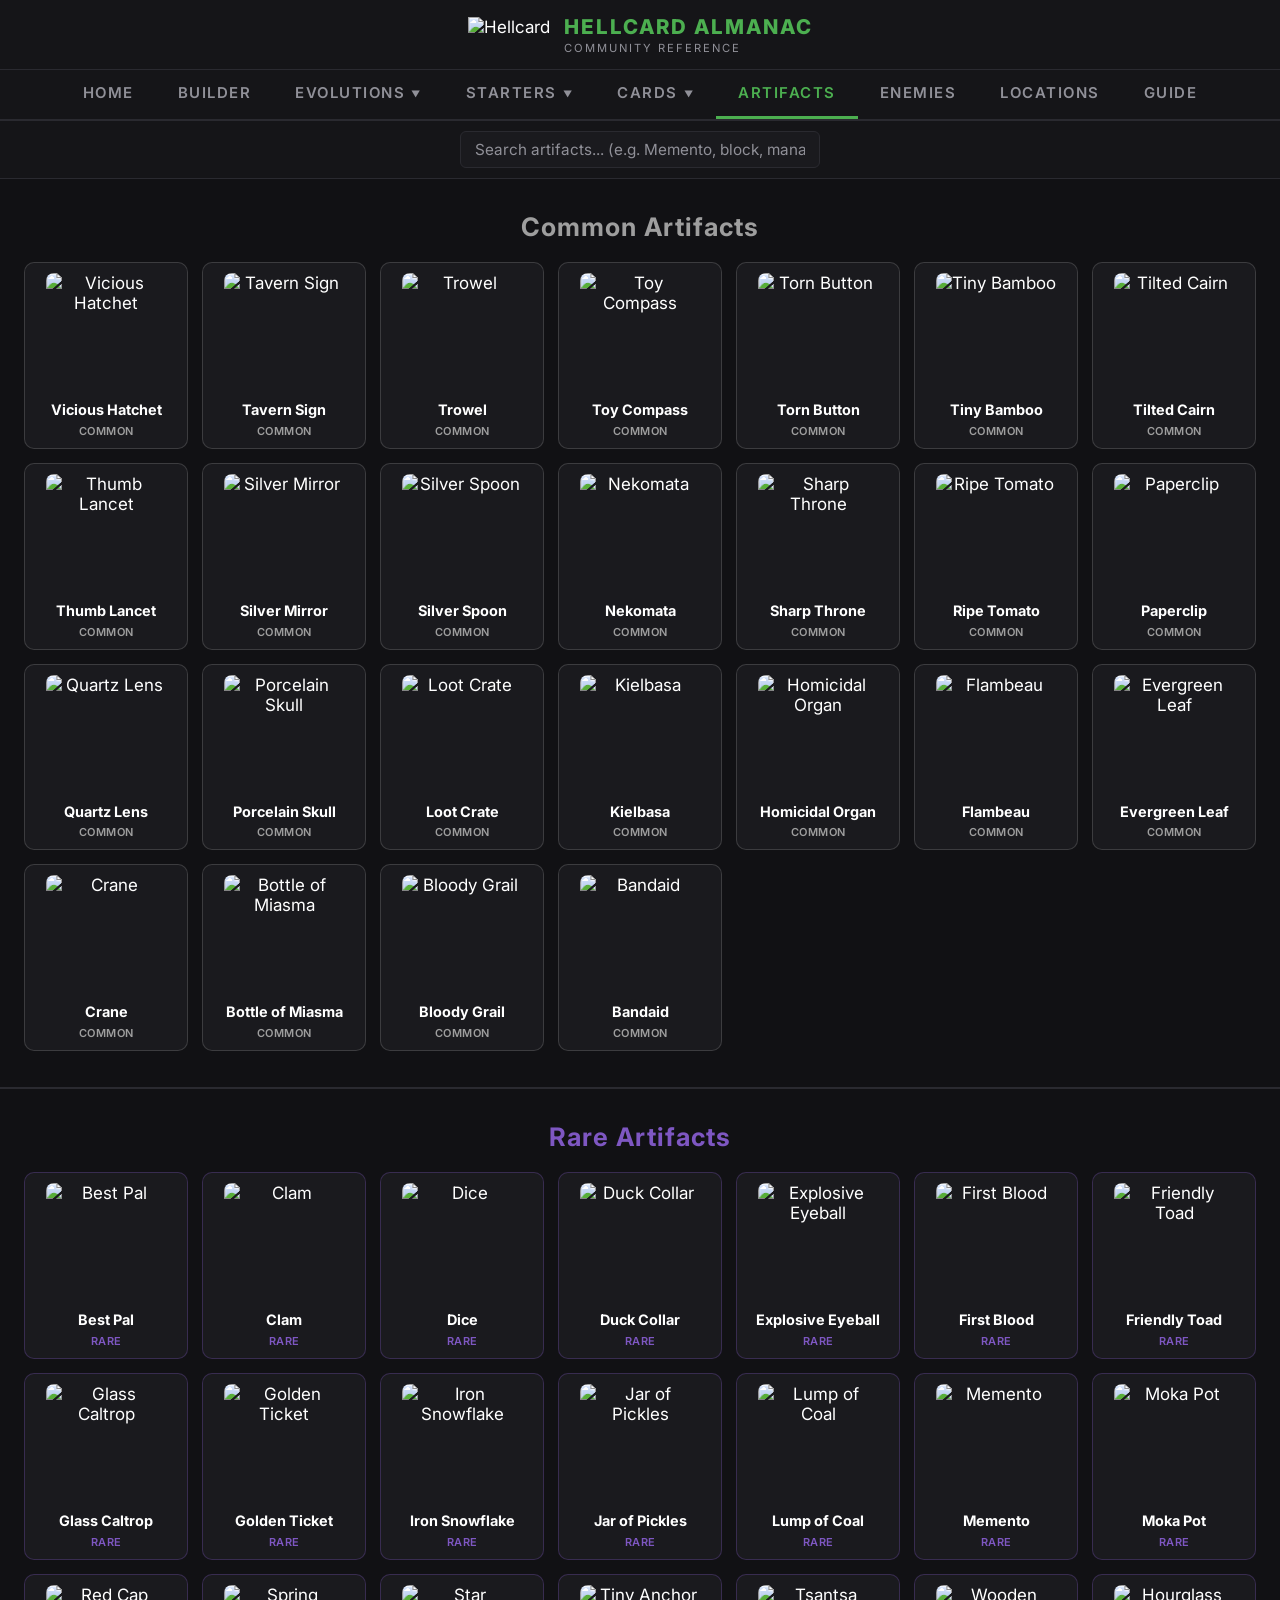
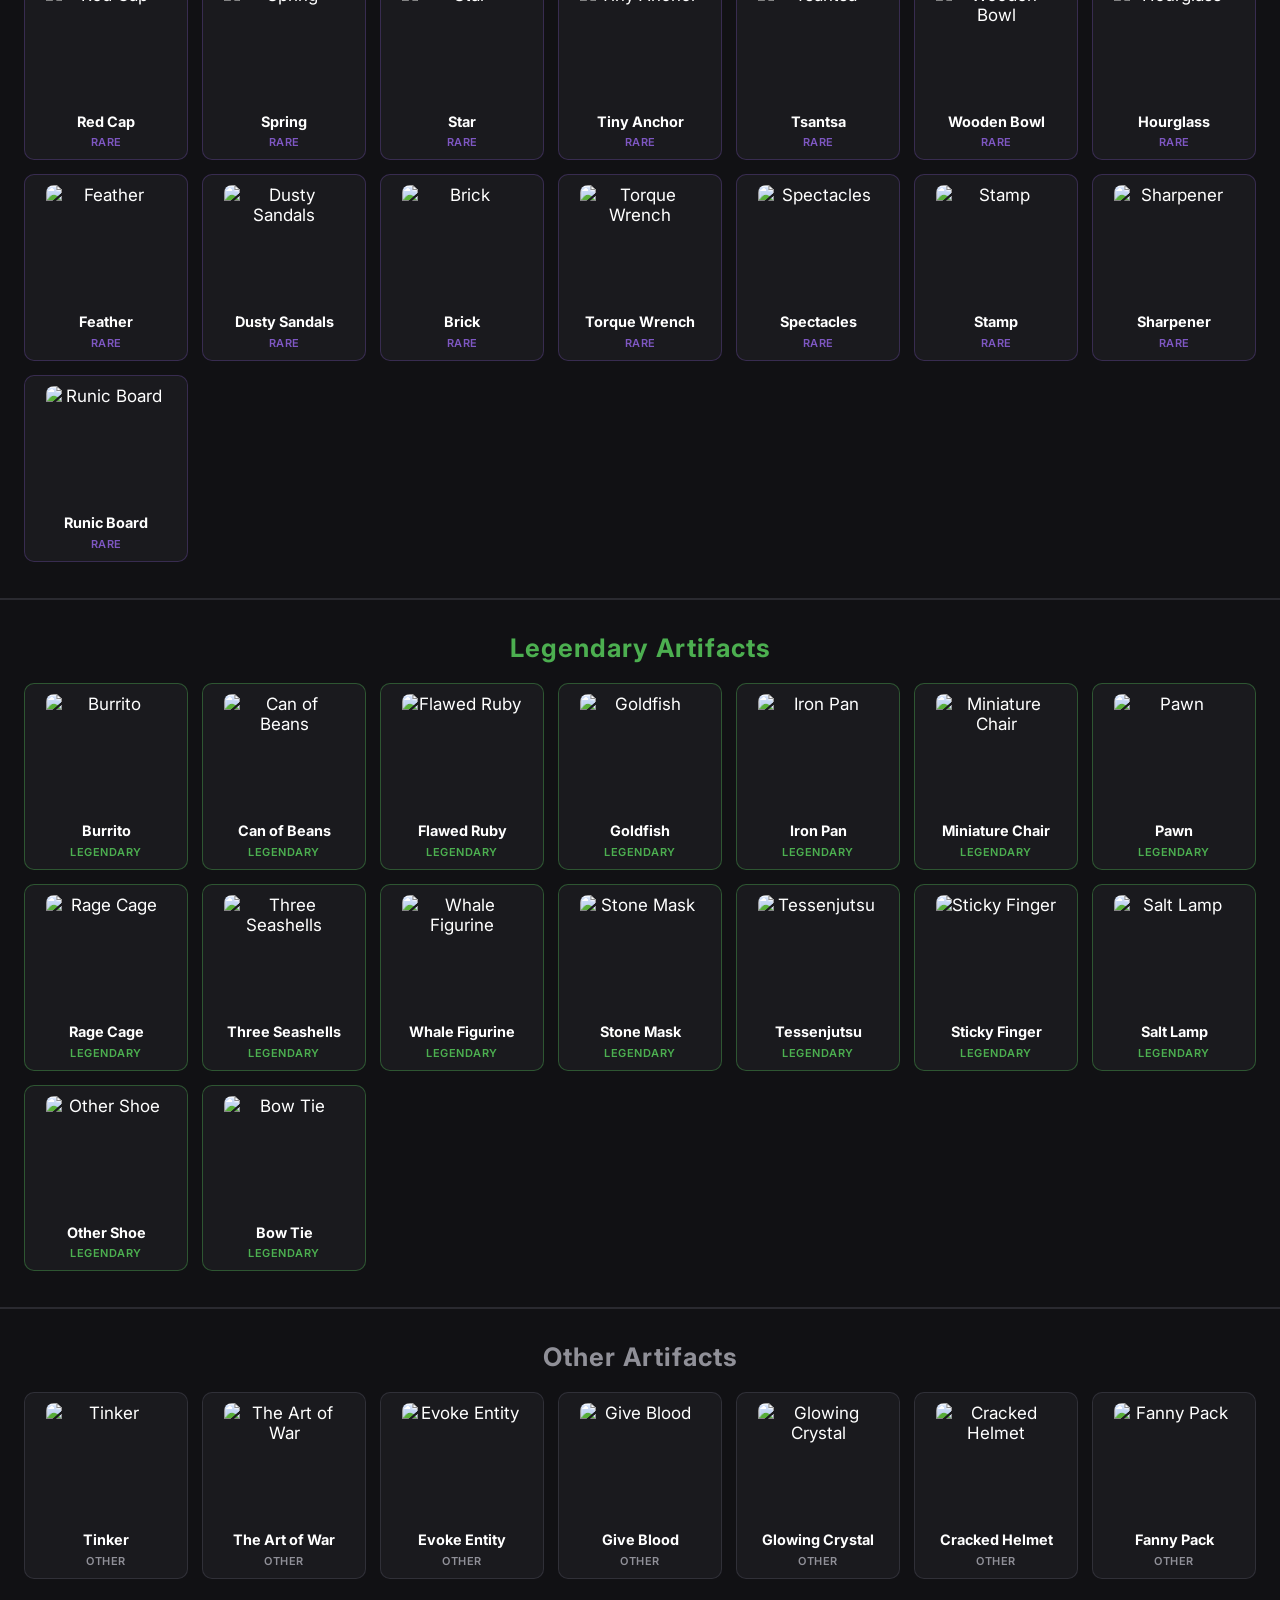
==== artifacts.html @ f604a6dc "Add Ko-fi button, fix sticky positioning" ====
<!DOCTYPE html>
<html lang="en">
<head>
<meta charset="UTF-8">
<meta name="viewport" content="width=device-width, initial-scale=1.0">
<title>Hellcard Almanac - Artifacts</title>
<link rel="icon" type="image/png" href="https://static.wikia.nocookie.net/hellcard/images/e/e6/Site-logo.png/revision/latest?cb=20240917182248">
<link rel="stylesheet" href="header.css?v=3">
<link rel="stylesheet" href="search-enhance.css">
<style>
  :root {
    --common: #9e9e9e;
    --rare: #7e57c2;
  }

  /* === CATEGORY SECTIONS === */
  .category-section {
    padding: 32px 24px 16px;
    max-width: 1300px; margin: 0 auto;
  }
  .category-section + .category-section {
    border-top: 2px solid var(--border);
  }
  .category-section h2 {
    font-size: 1.5em; text-align: center;
    margin-bottom: 20px; letter-spacing: 1px;
  }
  .category-section h2.common-title { color: var(--common); }
  .category-section h2.rare-title { color: var(--rare); }
  .category-section h2.legendary-title { color: var(--legendary); }
  .category-section h2.other-title { color: var(--text-dim); }

  .category-count { display: none; }

  /* === ARTIFACT GRID === */
  .artifact-grid {
    display: grid;
    grid-template-columns: repeat(auto-fill, minmax(150px, 1fr));
    gap: 14px;
    padding: 0 0 20px;
  }

  /* === ARTIFACT CARD === */
  .artifact-card {
    position: relative; padding: 10px 10px 10px;
    border-radius: 10px; border: 1px solid var(--border); background: var(--bg-card);
    cursor: pointer; transition: all 0.2s ease; text-align: center;
    display: flex; flex-direction: column; align-items: center;
  }
  .artifact-card:hover { transform: translateY(-3px); z-index: 10; border-color: rgba(76,175,80,0.4); }
  .artifact-card.common-card { border-color: rgba(158,158,158,0.25); }
  .artifact-card.common-card:hover { border-color: var(--common); }
  .artifact-card.rare-card { border-color: rgba(126,87,194,0.3); }
  .artifact-card.rare-card:hover { border-color: var(--rare); }
  .artifact-card.legendary-card { border-color: rgba(76,175,80,0.4); }
  .artifact-card.legendary-card:hover { border-color: var(--legendary); }
  .artifact-card.other-card { border-color: rgba(136,136,160,0.2); }
  .artifact-card.other-card:hover { border-color: var(--text-dim); }

  .artifact-card.dimmed { opacity: 0.12; transition: opacity 0.3s; }
  .artifact-card.search-match { animation: pulse-highlight 1s ease-in-out 3; }
  @keyframes pulse-highlight { 0%, 100% { filter: brightness(1); } 50% { filter: brightness(1.5); } }

  .artifact-img {
    width: 120px; height: 120px; margin: 0 auto 8px; border-radius: 8px;
    overflow: hidden;
  }
  .artifact-img img { width: 100%; height: 100%; object-fit: cover; display: block; }

  .artifact-name {
    font-weight: 700; font-size: 0.85em; line-height: 1.3; margin-bottom: 4px;
  }
  .artifact-meta {
    display: flex; justify-content: center; gap: 4px; align-items: center; font-size: 0.72em;
  }
  .artifact-rarity {
    text-transform: uppercase; font-weight: 600; letter-spacing: 0.5px; font-size: 0.9em;
  }
  .artifact-rarity.common { color: var(--common); }
  .artifact-rarity.rare { color: var(--rare); }
  .artifact-rarity.legendary { color: var(--legendary); }
  .artifact-rarity.other { color: var(--text-dim); }

  /* === DETAIL PANE === */
  .detail-pane {
    position: fixed; top: 190px; left: 12px; z-index: 1000; background: var(--bg-card);
    border: 1px solid var(--border); border-radius: 12px; padding: 0;
    width: 480px; overflow: hidden;
    opacity: 0; transition: opacity 0.2s ease; pointer-events: none;
  }
  .detail-pane.visible { opacity: 1; pointer-events: auto; }
  .detail-pane .dp-header {
    display: flex; gap: 12px; padding: 14px 16px; align-items: center;
    background: rgba(0,0,0,0.15);
  }
  .detail-pane .dp-img {
    width: 100px; height: 100px; border-radius: 8px; overflow: hidden;
    flex-shrink: 0; background: rgba(0,0,0,0.15);
  }
  .detail-pane .dp-img img { width: 100%; height: 100%; object-fit: cover; }
  .detail-pane .dp-info { flex: 1; min-width: 0; }
  .detail-pane .dp-name {
    font-size: 1.2em; font-weight: 700;
    line-height: 1.2; margin-bottom: 6px;
  }
  .detail-pane .dp-badges { display: flex; gap: 5px; flex-wrap: wrap; align-items: center; }
  .detail-pane .dp-badge {
    font-size: 0.75em; font-weight: 700; text-transform: uppercase;
    letter-spacing: 0.5px; padding: 3px 8px; border-radius: 4px;
  }
  .detail-pane .dp-badge.rarity-common { background: rgba(158,158,158,0.2); color: var(--common); }
  .detail-pane .dp-badge.rarity-rare { background: rgba(126,87,194,0.2); color: var(--rare); }
  .detail-pane .dp-badge.rarity-legendary { background: rgba(76,175,80,0.2); color: var(--legendary); }
  .detail-pane .dp-badge.rarity-other { background: rgba(136,136,160,0.15); color: var(--text-dim); }
  .detail-pane .dp-body { padding: 0 16px 14px; }
  .detail-pane .dp-effect {
    font-size: 0.88em; line-height: 1.5; color: var(--text); padding: 10px 12px;
    background: rgba(0,0,0,0.15); border-radius: 6px;
    border-left: 2px solid rgba(76, 175, 80, 0.25);
  }

</style>
</head>
<body>

<div id="site-header">
  <div class="search-bar">
    <input type="text" id="searchInput" placeholder="Search artifacts... (e.g. Memento, block, mana)">
  </div>
</div>
<script src="header.js?v=3"></script>

<div class="detail-pane" id="detailPane"></div>
<div id="artifact-content"></div>
<div class="no-results" id="noResults">No artifacts match your search.</div>

<script src="search-enhance.js"></script>
<script>
const ARTIFACT_IMAGES = {
  "Vicious Hatchet":"https://static.wikia.nocookie.net/hellcard/images/f/ff/Vicious_Hatchet.png/revision/latest?cb=20240918180056",
  "Tavern Sign":"https://static.wikia.nocookie.net/hellcard/images/4/45/Tavern_Sign.png/revision/latest?cb=20240918175903",
  "Trowel":"https://static.wikia.nocookie.net/hellcard/images/b/b7/Trowel.png/revision/latest?cb=20240918180035",
  "Toy Compass":"https://static.wikia.nocookie.net/hellcard/images/7/7d/Toy_Compass.png/revision/latest?cb=20240918180025",
  "Torn Button":"https://static.wikia.nocookie.net/hellcard/images/8/8d/Torn_Button.png/revision/latest?cb=20240918180012",
  "Tiny Bamboo":"https://static.wikia.nocookie.net/hellcard/images/c/ce/Tiny_Bamboo.png/revision/latest?cb=20240918180003",
  "Tilted Cairn":"https://static.wikia.nocookie.net/hellcard/images/b/b8/Tilted_Cairn.png/revision/latest?cb=20240918175942",
  "Thumb Lancet":"https://static.wikia.nocookie.net/hellcard/images/8/8f/Thumb_Lancet.png/revision/latest?cb=20240918175927",
  "Silver Mirror":"https://static.wikia.nocookie.net/hellcard/images/8/84/Silver_Mirror.png/revision/latest?cb=20240918175802",
  "Silver Spoon":"https://static.wikia.nocookie.net/hellcard/images/c/cd/Silver_Spoon.png/revision/latest?cb=20240918175811",
  "Nekomata":"https://static.wikia.nocookie.net/hellcard/images/7/77/Nekomata.png/revision/latest?cb=20240918175647",
  "Sharp Throne":"https://static.wikia.nocookie.net/hellcard/images/0/00/Sharp_Throne.png/revision/latest?cb=20240918175752",
  "Ripe Tomato":"https://static.wikia.nocookie.net/hellcard/images/9/98/Ripe_Tomato.png/revision/latest?cb=20240918175738",
  "Paperclip":"https://static.wikia.nocookie.net/hellcard/images/3/35/Paperclip.png/revision/latest?cb=20240918175656",
  "Quartz Lens":"https://static.wikia.nocookie.net/hellcard/images/a/ae/Quartz_Lens.png/revision/latest?cb=20240918175713",
  "Porcelain Skull":"https://static.wikia.nocookie.net/hellcard/images/b/b4/Porcelain_Skull.png/revision/latest?cb=20240918175709",
  "Loot Crate":"https://static.wikia.nocookie.net/hellcard/images/e/ec/Loot_Crate.png/revision/latest?cb=20240918175606",
  "Kielbasa":"https://static.wikia.nocookie.net/hellcard/images/7/72/Kielbasa.png/revision/latest?cb=20240918175554",
  "Homicidal Organ":"https://static.wikia.nocookie.net/hellcard/images/e/e4/Homicidal_Organ.png/revision/latest?cb=20240918175509",
  "Flambeau":"https://static.wikia.nocookie.net/hellcard/images/a/a6/Flambeau.png/revision/latest?cb=20240918175411",
  "Evergreen Leaf":"https://static.wikia.nocookie.net/hellcard/images/4/4a/Evergreen_Leaf.png/revision/latest?cb=20240918175339",
  "Crane":"https://static.wikia.nocookie.net/hellcard/images/2/20/Crane.png/revision/latest?cb=20240918175307",
  "Bottle of Miasma":"https://static.wikia.nocookie.net/hellcard/images/3/34/Bottle_of_Miasma.png/revision/latest?cb=20240918175211",
  "Bloody Grail":"https://static.wikia.nocookie.net/hellcard/images/0/0d/Bloody_Grail.png/revision/latest?cb=20240918175200",
  "Bandaid":"https://static.wikia.nocookie.net/hellcard/images/4/43/Bandaid.png/revision/latest?cb=20240918175137",
  "Best Pal":"https://static.wikia.nocookie.net/hellcard/images/6/6d/Best_Pal.png/revision/latest?cb=20240918175148",
  "Clam":"https://static.wikia.nocookie.net/hellcard/images/e/ed/Clam.png/revision/latest?cb=20240918175259",
  "Dice":"https://static.wikia.nocookie.net/hellcard/images/4/4c/Dice.png/revision/latest?cb=20240918175314",
  "Duck Collar":"https://static.wikia.nocookie.net/hellcard/images/9/91/Duck_Collar.png/revision/latest?cb=20240918175324",
  "Explosive Eyeball":"https://static.wikia.nocookie.net/hellcard/images/b/b9/Explosive_Eyeball.png/revision/latest?cb=20240918175351",
  "First Blood":"https://static.wikia.nocookie.net/hellcard/images/4/45/First_Blood.png/revision/latest?cb=20240918175406",
  "Friendly Toad":"https://static.wikia.nocookie.net/hellcard/images/e/e0/Friendly_Toad.png/revision/latest?cb=20240918175432",
  "Glass Caltrop":"https://static.wikia.nocookie.net/hellcard/images/6/63/Glass_Caltrops.png/revision/latest?cb=20230320194759",
  "Golden Ticket":"https://static.wikia.nocookie.net/hellcard/images/c/cf/Golden_Ticket.png/revision/latest?cb=20240918175448",
  "Iron Snowflake":"https://static.wikia.nocookie.net/hellcard/images/b/b3/Iron_Snowflake.png/revision/latest?cb=20240918175534",
  "Jar of Pickles":"https://static.wikia.nocookie.net/hellcard/images/5/59/Jar_of_Pickles.png/revision/latest?cb=20240918175544",
  "Lump of Coal":"https://static.wikia.nocookie.net/hellcard/images/f/f1/Lump_of_Coal.png/revision/latest?cb=20230320195754",
  "Memento":"https://static.wikia.nocookie.net/hellcard/images/2/20/Memento.png/revision/latest?cb=20240918175618",
  "Moka Pot":"https://static.wikia.nocookie.net/hellcard/images/d/d3/Moka_Pot.png/revision/latest?cb=20240918175638",
  "Red Cap":"https://static.wikia.nocookie.net/hellcard/images/0/0f/Red_Cap.png/revision/latest?cb=20240918175730",
  "Spring":"https://static.wikia.nocookie.net/hellcard/images/9/9c/Spring.png/revision/latest?cb=20240918175828",
  "Star":"https://static.wikia.nocookie.net/hellcard/images/2/2e/Star.png/revision/latest?cb=20240918175844",
  "Tiny Anchor":"https://static.wikia.nocookie.net/hellcard/images/8/80/Tiny_Anchor.png/revision/latest?cb=20240918175953",
  "Tsantsa":"https://static.wikia.nocookie.net/hellcard/images/a/ac/Tsantsa.png/revision/latest?cb=20240918180044",
  "Wooden Bowl":"https://static.wikia.nocookie.net/hellcard/images/2/2f/Wooden_Bowl.png/revision/latest?cb=20240918180118",
  "Hourglass":"https://static.wikia.nocookie.net/hellcard/images/1/11/Hourglass.png/revision/latest?cb=20240918175518",
  "Feather":"https://static.wikia.nocookie.net/hellcard/images/3/33/Feather.png/revision/latest?cb=20240918175359",
  "Dusty Sandals":"https://static.wikia.nocookie.net/hellcard/images/3/39/Dusty_Sandals.png/revision/latest?cb=20240918175332",
  "Brick":"https://static.wikia.nocookie.net/hellcard/images/5/58/Brick.png/revision/latest?cb=20240918175230",
  "Torque Wrench":"https://static.wikia.nocookie.net/hellcard/images/0/0a/Torque_Wrench.png/revision/latest?cb=20240918180018",
  "Spectacles":"https://static.wikia.nocookie.net/hellcard/images/3/3d/Spectacles.png/revision/latest?cb=20240918175822",
  "Stamp":"https://static.wikia.nocookie.net/hellcard/images/9/98/Stamp.png/revision/latest?cb=20240918175835",
  "Sharpener":"https://static.wikia.nocookie.net/hellcard/images/8/85/Sharpener.png/revision/latest?cb=20240918175756",
  "Runic Board":"https://static.wikia.nocookie.net/hellcard/images/6/62/Runic_Board.png/revision/latest?cb=20240918175742",
  "Burrito":"https://static.wikia.nocookie.net/hellcard/images/e/e0/Burrito.png/revision/latest?cb=20240918175236",
  "Can of Beans":"https://static.wikia.nocookie.net/hellcard/images/4/4b/Can_of_Beans.png/revision/latest?cb=20240918175246",
  "Flawed Ruby":"https://static.wikia.nocookie.net/hellcard/images/e/ef/Flawed_Ruby.png/revision/latest?cb=20240918175418",
  "Goldfish":"https://static.wikia.nocookie.net/hellcard/images/0/02/Goldfish.png/revision/latest?cb=20240918175501",
  "Iron Pan":"https://static.wikia.nocookie.net/hellcard/images/1/15/Iron_Pan.png/revision/latest?cb=20240918175524",
  "Miniature Chair":"https://static.wikia.nocookie.net/hellcard/images/c/cf/Miniature_Chair.png/revision/latest?cb=20240918175628",
  "Pawn":"https://static.wikia.nocookie.net/hellcard/images/f/f4/Pawn.png/revision/latest?cb=20240918175701",
  "Rage Cage":"https://static.wikia.nocookie.net/hellcard/images/d/dc/Rage_Cage.png/revision/latest?cb=20240918175719",
  "Three Seashells":"https://static.wikia.nocookie.net/hellcard/images/f/fb/Three_Seashells.png/revision/latest?cb=20240915204818",
  "Whale Figurine":"https://static.wikia.nocookie.net/hellcard/images/f/f0/Whale_Figurine.png/revision/latest?cb=20240918180106",
  "Stone Mask":"https://static.wikia.nocookie.net/hellcard/images/8/86/Stone_Mask.png/revision/latest?cb=20240918175856",
  "Tessenjutsu":"https://static.wikia.nocookie.net/hellcard/images/6/62/Tessenjutsu.png/revision/latest?cb=20240918175910",
  "Sticky Finger":"https://static.wikia.nocookie.net/hellcard/images/7/7d/Sticky_Finger.png/revision/latest?cb=20240918175852",
  "Salt Lamp":"https://static.wikia.nocookie.net/hellcard/images/c/c4/Salt_Lamp.png/revision/latest?cb=20240918175746",
  "Other Shoe":"https://static.wikia.nocookie.net/hellcard/images/0/07/Other_Shoe.png/revision/latest?cb=20240918175651",
  "Bow Tie":"https://static.wikia.nocookie.net/hellcard/images/e/e1/Bow_Tie.png/revision/latest?cb=20240918175223",
  "Tinker":"https://static.wikia.nocookie.net/hellcard/images/6/62/Tinker2.png/revision/latest?cb=20240920005221",
  "The Art of War":"https://static.wikia.nocookie.net/hellcard/images/b/ba/The_Art_of_War.png/revision/latest?cb=20240920005152",
  "Evoke Entity":"https://static.wikia.nocookie.net/hellcard/images/1/12/Evoke_Entity.png/revision/latest?cb=20240920005152",
  "Give Blood":"https://static.wikia.nocookie.net/hellcard/images/6/62/Give_Blood.png/revision/latest?cb=20240920005152",
  "Glowing Crystal":"https://static.wikia.nocookie.net/hellcard/images/a/a3/Glowing_Crystal.png/revision/latest?cb=20240920005152",
  "Cracked Helmet":"https://static.wikia.nocookie.net/hellcard/images/6/6c/Cracked_Helmet.png/revision/latest?cb=20240920005152",
  "Fanny Pack":"https://static.wikia.nocookie.net/hellcard/images/8/87/Fanny_Pack.png/revision/latest?cb=20240920205516"
};

const ARTIFACTS = {
  common: [
    {name:"Vicious Hatchet", effect:"Upon pickup get 2 random Attack (red) cards."},
    {name:"Tavern Sign", effect:"Gain 1 block for every monster in your slice with an attack intent at the beginning of your turn."},
    {name:"Trowel", effect:"Gain 2 block when you exhaust a card."},
    {name:"Toy Compass", effect:"Get 1 mana each time you play 5 Skill (blue) cards in a single turn."},
    {name:"Torn Button", effect:"Gain +8 max HP."},
    {name:"Tiny Bamboo", effect:"On future Card Reward screens you have 1 additional card to choose from."},
    {name:"Tilted Cairn", effect:"Gain 5 block at the end of your turn if you haven't used any Attack (red) cards this turn."},
    {name:"Thumb Lancet", effect:"If you don't have enough gemstones to take the selected action, you can do it by losing 5 HP for each missing gemstone (as long as it won't kill you)."},
    {name:"Silver Mirror", effect:"Every time someone gives you block, they get half that."},
    {name:"Silver Spoon", effect:"Get 3 gemstones."},
    {name:"Nekomata", effect:"Every 10th attack is played twice."},
    {name:"Sharp Throne", effect:"Gain 5 block after using 3 swords in one turn."},
    {name:"Ripe Tomato", effect:"Start each battle with 10 block."},
    {name:"Paperclip", effect:"Gain 1 mana when your deck is shuffled for the first time during each battle."},
    {name:"Quartz Lens", effect:"Your attacks deal +1 damage in the Near Range and -1 damage in the far range (but no less than 1)."},
    {name:"Porcelain Skull", effect:"Gain 5 block after using 5 Arrows in one turn."},
    {name:"Loot Crate", effect:"Draw 1 additional card and get 1 mana after you kill your first monster in each battle."},
    {name:"Kielbasa", effect:"One random card from your starting hand has cost reduced to 0."},
    {name:"Homicidal Organ", effect:"Your attacks deal +1 damage if you have no Skill (blue) cards in your hand."},
    {name:"Flambeau", effect:"Every 3rd exhausted card heals you 1 HP."},
    {name:"Evergreen Leaf", effect:"Get healed 1 HP every time another hero is healed during the battle."},
    {name:"Crane", effect:"Give 3 Block to all heroes if you haven't used any Attack cards this turn."},
    {name:"Bottle of Miasma", effect:"Deals 20 damage randomly distributed among monsters at the beginning of the battle."},
    {name:"Bloody Grail", effect:"A random player gets a Healing Blood at the beginning of the battle."},
    {name:"Bandaid", effect:"Heal 3 HP after each battle you survive."}
  ],
  rare: [
    {name:"Best Pal", effect:"Deal +2 damage when you have no incoming damage."},
    {name:"Clam", effect:"You get 1 gemstone after picking a Card Reward. You can no longer skip Card Rewards."},
    {name:"Dice", effect:"Number of mana points is randomized each turn (between 1 and 8)."},
    {name:"Duck Collar", effect:"At the start of your turn add 1 mark to the marked monster."},
    {name:"Explosive Eyeball", effect:"When you die, deal 20 damage to all monsters in near range and 10 in far range."},
    {name:"First Blood", effect:"Heal yourself for 5HP after killing your first monster in battle."},
    {name:"Friendly Toad", effect:"Reduces the card reward options after completed floors by one, but also heals the holder by 10 HP if they do not take a new card."},
    {name:"Glass Caltrop", effect:"After monster's turn, distribute all of your block as damage to random monsters."},
    {name:"Golden Ticket", effect:"Your prices in future locations YOU ADD are lowered to 1 gemstone."},
    {name:"Iron Snowflake", effect:"Start your next turn with block equal to double the amount of damage you take this turn."},
    {name:"Jar of Pickles", effect:"Get 1 mana point when you deal at least 15 damage total. Once per turn."},
    {name:"Lump of Coal", effect:"Increase rarity of one of the cards when picking a Card Reward."},
    {name:"Memento", effect:"Draw an additional card (+1) at the beginning of your turn."},
    {name:"Moka Pot", effect:"You can use 2 options in each future location."},
    {name:"Red Cap", effect:"Heal 15 HP at the beginning of a boss battle."},
    {name:"Spring", effect:"Gain 1 additional mana if the sum of incoming damage at the beginning of your turn is higher than 15."},
    {name:"Star", effect:"You get 1 additional mana when fighting bosses."},
    {name:"Tiny Anchor", effect:"Heals the holder to 66% of their max HP if they survive a battle where they ended with 33% or less of max HP."},
    {name:"Tsantsa", effect:"If the holder takes more than 5 damage from a single attack, the Tsantsa reflects half of it back to the attacker."},
    {name:"Wooden Bowl", effect:"Reduces the holder's Gems to 1 at the beginning of each battle and heals the holder by 10 HP for each Gem that was removed."},
    {name:"Hourglass", effect:"(No effect listed)"},
    {name:"Feather", effect:"(No effect listed)"},
    {name:"Dusty Sandals", effect:"(No effect listed)"},
    {name:"Brick", effect:"(No effect listed)"},
    {name:"Torque Wrench", effect:"(No effect listed)"},
    {name:"Spectacles", effect:"(No effect listed)"},
    {name:"Stamp", effect:"(No effect listed)"},
    {name:"Sharpener", effect:"(No effect listed)"},
    {name:"Runic Board", effect:"(No effect listed)"}
  ],
  legendary: [
    {name:"Burrito", effect:"Allows the holder to use HP to play additional cards once they are out of mana points."},
    {name:"Can of Beans", effect:"Randomizes the prices in future reward locations for the holder between zero and their cost increased by 1 Gem."},
    {name:"Flawed Ruby", effect:"Get 3 additional mana on the first turn and get 1 mana less on later turns."},
    {name:"Goldfish", effect:"If another hero starts a turn with 10 HP or less, transfer half of your HP to them; then heal up to 10 HP."},
    {name:"Iron Pan", effect:"Completely immune to non-magic ranged attacks."},
    {name:"Miniature Chair", effect:"Keep unspent mana points between turns."},
    {name:"Pawn", effect:"Don't discard the cards in your hand at the end of your turn."},
    {name:"Rage Cage", effect:"All attack deal +2 damage. You can no longer block yourself."},
    {name:"Three Seashells", effect:"Each time you are damaged in combat, other players are healed for the same amount."},
    {name:"Whale Figurine", effect:"Gain 1 extra Gem after each completed battle."},
    {name:"Stone Mask", effect:"(No effect listed)"},
    {name:"Tessenjutsu", effect:"(No effect listed)"},
    {name:"Sticky Finger", effect:"When your hand is empty during your turn, draw a card."},
    {name:"Salt Lamp", effect:"(No effect listed)"},
    {name:"Other Shoe", effect:"(No effect listed)"},
    {name:"Bow Tie", effect:"(No effect listed)"}
  ],
  other: [
    {name:"Tinker", effect:"You start your next battle with an active influence randomly chosen from all the influence cards available for your class."},
    {name:"The Art of War", effect:"Draw additional card each turn in the next battle."},
    {name:"Evoke Entity", effect:"When out of mana, use 2HP per missing Mana."},
    {name:"Give Blood", effect:"Gain 5 block at the start of your turn in the next battle."},
    {name:"Glowing Crystal", effect:"+1 mana points in the next battle."},
    {name:"Cracked Helmet", effect:"Gain 2 block at the start of your turn in the next battle."},
    {name:"Fanny Pack", effect:"Select a card to be part of your starting hand in the next battles."}
  ]
};

function getImg(name) {
  return ARTIFACT_IMAGES[name] || '';
}

function createCard(artifact, rarity) {
  const card = document.createElement('div');
  card.className = `artifact-card ${rarity}-card`;
  card.dataset.name = artifact.name.toLowerCase();
  card.dataset.effect = artifact.effect.toLowerCase();
  card.dataset.rarity = rarity;

  const img = getImg(artifact.name);
  card.innerHTML = `
    <div class="artifact-img">${img ? `<img src="${img}" alt="${artifact.name}" loading="lazy">` : ''}</div>
    <div class="artifact-name">${artifact.name}</div>
    <div class="artifact-meta">
      <span class="artifact-rarity ${rarity}">${rarity}</span>
    </div>
  `;

  card.addEventListener('mouseenter', () => showDetail(artifact, rarity));
  card.addEventListener('mouseleave', hideDetail);
  return card;
}

function showDetail(artifact, rarity) {
  const pane = document.getElementById('detailPane');
  const img = getImg(artifact.name);
  let badges = `<span class="dp-badge rarity-${rarity}">${rarity}</span>`;

  pane.innerHTML = `
    <div class="dp-header">
      <div class="dp-img">${img ? `<img src="${img}" alt="${artifact.name}">` : ''}</div>
      <div class="dp-info">
        <div class="dp-name">${artifact.name}</div>
        <div class="dp-badges">${badges}</div>
      </div>
    </div>
    <div class="dp-body">
      <div class="dp-effect">${artifact.effect}</div>
    </div>
  `;
  pane.classList.add('visible');
}

function hideDetail() {
  document.getElementById('detailPane').classList.remove('visible');
}

function buildPage() {
  const container = document.getElementById('artifact-content');
  let html = '';

  // Common
  html += `<div class="category-section" data-category="common">
    <h2 class="common-title">Common Artifacts</h2>
    <div class="category-count">${ARTIFACTS.common.length} artifacts</div>
    <div class="artifact-grid" id="grid-common"></div>
  </div>`;

  // Rare
  html += `<div class="category-section" data-category="rare">
    <h2 class="rare-title">Rare Artifacts</h2>
    <div class="category-count">${ARTIFACTS.rare.length} artifacts</div>
    <div class="artifact-grid" id="grid-rare"></div>
  </div>`;

  // Legendary
  html += `<div class="category-section" data-category="legendary">
    <h2 class="legendary-title">Legendary Artifacts</h2>
    <div class="category-count">${ARTIFACTS.legendary.length} artifacts</div>
    <div class="artifact-grid" id="grid-legendary"></div>
  </div>`;

  // Other
  html += `<div class="category-section" data-category="other">
    <h2 class="other-title">Other Artifacts</h2>
    <div class="category-count">${ARTIFACTS.other.length} artifacts</div>
    <div class="artifact-grid" id="grid-other"></div>
  </div>`;

  container.innerHTML = html;

  // Populate grids
  const commonGrid = document.getElementById('grid-common');
  for (const a of ARTIFACTS.common) commonGrid.appendChild(createCard(a, 'common'));
  const rareGrid = document.getElementById('grid-rare');
  for (const a of ARTIFACTS.rare) rareGrid.appendChild(createCard(a, 'rare'));
  const legendaryGrid = document.getElementById('grid-legendary');
  for (const a of ARTIFACTS.legendary) legendaryGrid.appendChild(createCard(a, 'legendary'));
  const otherGrid = document.getElementById('grid-other');
  for (const a of ARTIFACTS.other) otherGrid.appendChild(createCard(a, 'other'));
}

buildPage();

// Enhanced search
const searcher = createSearchEnhancer({
  inputId: 'searchInput',
  getItems: function() { return document.querySelectorAll('.artifact-card'); },
  matchFn: function(el, q) {
    return el.dataset.name.includes(q) || el.dataset.effect.includes(q);
  }
});

document.getElementById('searchInput').addEventListener('input', function() {
  const query = this.value.toLowerCase().trim();
  const allCards = document.querySelectorAll('.artifact-card');
  const allSections = document.querySelectorAll('.category-section');

  if (!query) {
    allCards.forEach(c => { c.classList.remove('dimmed','search-match'); });
    allSections.forEach(s => s.style.display = '');
    document.getElementById('noResults').style.display = 'none';
    return;
  }

  let anyVisible = false;
  allCards.forEach(card => {
    const match = card.dataset.name.includes(query) || card.dataset.effect.includes(query);
    card.classList.toggle('dimmed', !match);
    if (match) { card.classList.add('search-match'); anyVisible = true; }
    else { card.classList.remove('search-match'); }
  });

  allSections.forEach(sec => {
    const hasVisible = sec.querySelector('.artifact-card:not(.dimmed)');
    sec.style.display = hasVisible ? '' : 'none';
  });

  document.getElementById('noResults').style.display = anyVisible ? 'none' : 'block';
});
</script>
<script type='text/javascript' src='https://storage.ko-fi.com/cdn/widget/Widget_2.js'></script><script type='text/javascript'>kofiwidget2.init('Support me on Ko-fi', '#4caf50', 'C1C11ZMZ2C');kofiwidget2.draw();</script>
</body>
</html>
---- header.css ----
@import url('https://fonts.googleapis.com/css2?family=Inter:wght@300;400;500;600;700;800&display=swap');

:root {
  --bg-dark: #111114;
  --bg-card: #1a1a1e;
  --bg-panel: #151518;
  --border: #2a2a30;
  --text: #ffffff;
  --text-dim: #909098;
  --accent: #4caf50;
  --accent-glow: rgba(76, 175, 80, 0.3);
  --legendary: #4caf50;
  --gold-glow: rgba(76, 175, 80, 0.3);
}

* { margin: 0; padding: 0; box-sizing: border-box; }

body {
  background: var(--bg-dark);
  color: var(--text);
  font-family: 'Inter', sans-serif;
  font-size: 17px;
  min-height: 100vh;
}

/* === BANNER === */
.site-banner {
  display: flex; align-items: center; justify-content: center; gap: 14px;
  padding: 14px 20px; background: var(--bg-panel);
  border-bottom: 1px solid var(--border);
}
.site-banner img { height: 36px; width: auto; }
.site-banner h1 {
  font-size: 1.2em; font-weight: 800;
  letter-spacing: 2px; color: var(--accent);
  margin: 0;
}
.site-banner .subtitle {
  font-size: 0.55em; font-weight: 400;
  letter-spacing: 2px; color: var(--text-dim); display: block; margin-top: 2px;
}

#site-header {
  position: sticky; top: 0; z-index: 200;
}

/* === SITE NAV === */
.site-nav {
  display: flex; justify-content: center; align-items: stretch; gap: 0;
  background: var(--bg-panel); border-bottom: 2px solid var(--border);
}
.nav-item { position: relative; }
.nav-link {
  display: flex; align-items: center; gap: 6px; padding: 14px 22px;
  color: var(--text-dim); font-weight: 600;
  font-size: 0.88em; letter-spacing: 1.5px; text-transform: uppercase;
  text-decoration: none; transition: all 0.2s ease; border-bottom: 3px solid transparent;
  cursor: pointer; background: none; border-top: none; border-left: none; border-right: none;
}
.nav-link:hover { color: var(--text); background: rgba(255,255,255,0.03); }
.nav-link.active { color: var(--accent); border-bottom-color: var(--accent); }
.nav-link .arrow { font-size: 0.6em; transition: transform 0.2s; }
.nav-item:hover .arrow { transform: rotate(180deg); }
.nav-dropdown {
  display: none; position: absolute; top: 100%; left: 50%; transform: translateX(-50%);
  background: var(--bg-card); border: 1px solid var(--border); border-radius: 8px;
  padding: 6px; min-width: 180px; z-index: 300;
}
.nav-item:hover .nav-dropdown { display: block; }
.dropdown-item {
  display: flex; align-items: center; gap: 8px; padding: 10px 14px;
  border-radius: 6px; font-weight: 600;
  font-size: 0.88em; letter-spacing: 1px; cursor: pointer; transition: background 0.15s;
  text-decoration: none; border: none; background: none; width: 100%; text-align: left; color: inherit;
}
.dropdown-item:hover { background: rgba(255,255,255,0.06); }
.dropdown-item .dot { display: none; }
.dropdown-item.active-class { background: rgba(255,255,255,0.04); }

/* === CLASS BAR (always-visible sub-nav for active pages with class dropdown) === */
.class-bar {
  display: flex; justify-content: center; gap: 6px; padding: 8px 20px;
  background: var(--bg-panel); border-bottom: 1px solid var(--border);
}
.class-bar button {
  padding: 5px 16px; border-radius: 6px; border: 1px solid var(--border);
  background: var(--bg-card); color: var(--text-dim); font-size: 0.82em;
  font-weight: 600; cursor: pointer; transition: all 0.15s; font-family: inherit;
}
.class-bar button:hover { border-color: rgba(76,175,80,0.4); color: var(--text); }
.class-bar button.active-class { background: rgba(76,175,80,0.15); border-color: var(--accent); color: var(--accent); }

/* === SEARCH BAR === */
.search-bar {
  display: flex; justify-content: center; padding: 10px 20px;
  background: var(--bg-panel); border-bottom: 1px solid var(--border);
}
.search-bar input {
  background: var(--bg-card); border: 1px solid var(--border); border-radius: 6px;
  padding: 8px 14px; color: var(--text); font-size: 0.9em; width: 360px;
  outline: none; font-family: 'Inter', sans-serif;
}
.search-bar input::placeholder { color: var(--text-dim); }
.search-bar input:focus { border-color: var(--accent); }

/* === SHARED PAGE LAYOUT === */
.content-area {
  max-width: 1300px; margin: 0 auto; padding: 28px 24px 48px;
}

.section-title {
  text-align: center; font-size: 1.5em; font-weight: 700;
  margin: 28px 0 16px; padding-bottom: 10px;
  border-bottom: 2px solid var(--border);
  color: var(--accent);
}
.section-title:first-child { margin-top: 0; }

.card {
  border-radius: 10px; border: 1px solid var(--border);
  background: var(--bg-card); transition: border-color 0.2s, transform 0.2s;
}
.card:hover { transform: translateY(-2px); border-color: rgba(76, 175, 80, 0.4); }

.item-grid {
  display: grid; gap: 14px;
}

.no-results {
  text-align: center; padding: 60px 20px; color: var(--text-dim);
  font-size: 1.1em; display: none;
}

/* === BADGE === */
.badge {
  display: inline-block; font-size: 0.7em; font-weight: 700;
  text-transform: uppercase; letter-spacing: 0.5px;
  padding: 2px 8px; border-radius: 4px;
}

/* === KO-FI FLOATING BUTTON === */
.btn-container {
  position: fixed !important;
  bottom: 16px;
  left: 16px;
  z-index: 9999;
}
---- search-enhance.css ----
/* === ENHANCED SEARCH === */
.search-results-bar {
  display: none; align-items: center; gap: 10px;
  padding: 6px 20px; background: var(--bg-panel);
  border-bottom: 1px solid var(--border); justify-content: center;
}
.search-results-bar.visible { display: flex; }
.search-count {
  font-size: 0.82em; font-weight: 600; color: var(--text-dim);
  min-width: 100px; text-align: center;
}
.search-count .current { color: var(--accent); font-weight: 700; }
.search-nav-btn {
  background: var(--bg-card); border: 1px solid var(--border);
  border-radius: 6px; padding: 4px 12px; color: var(--text);
  font-size: 0.82em; font-weight: 600; cursor: pointer;
  transition: border-color 0.15s, background 0.15s;
}
.search-nav-btn:hover { border-color: var(--accent); background: rgba(76,175,80,0.08); }
.search-nav-btn:disabled { opacity: 0.3; cursor: default; }
.search-nav-btn:disabled:hover { border-color: var(--border); background: var(--bg-card); }

.search-highlight {
  outline: 2px solid var(--accent); outline-offset: 2px;
  border-radius: 8px;
}
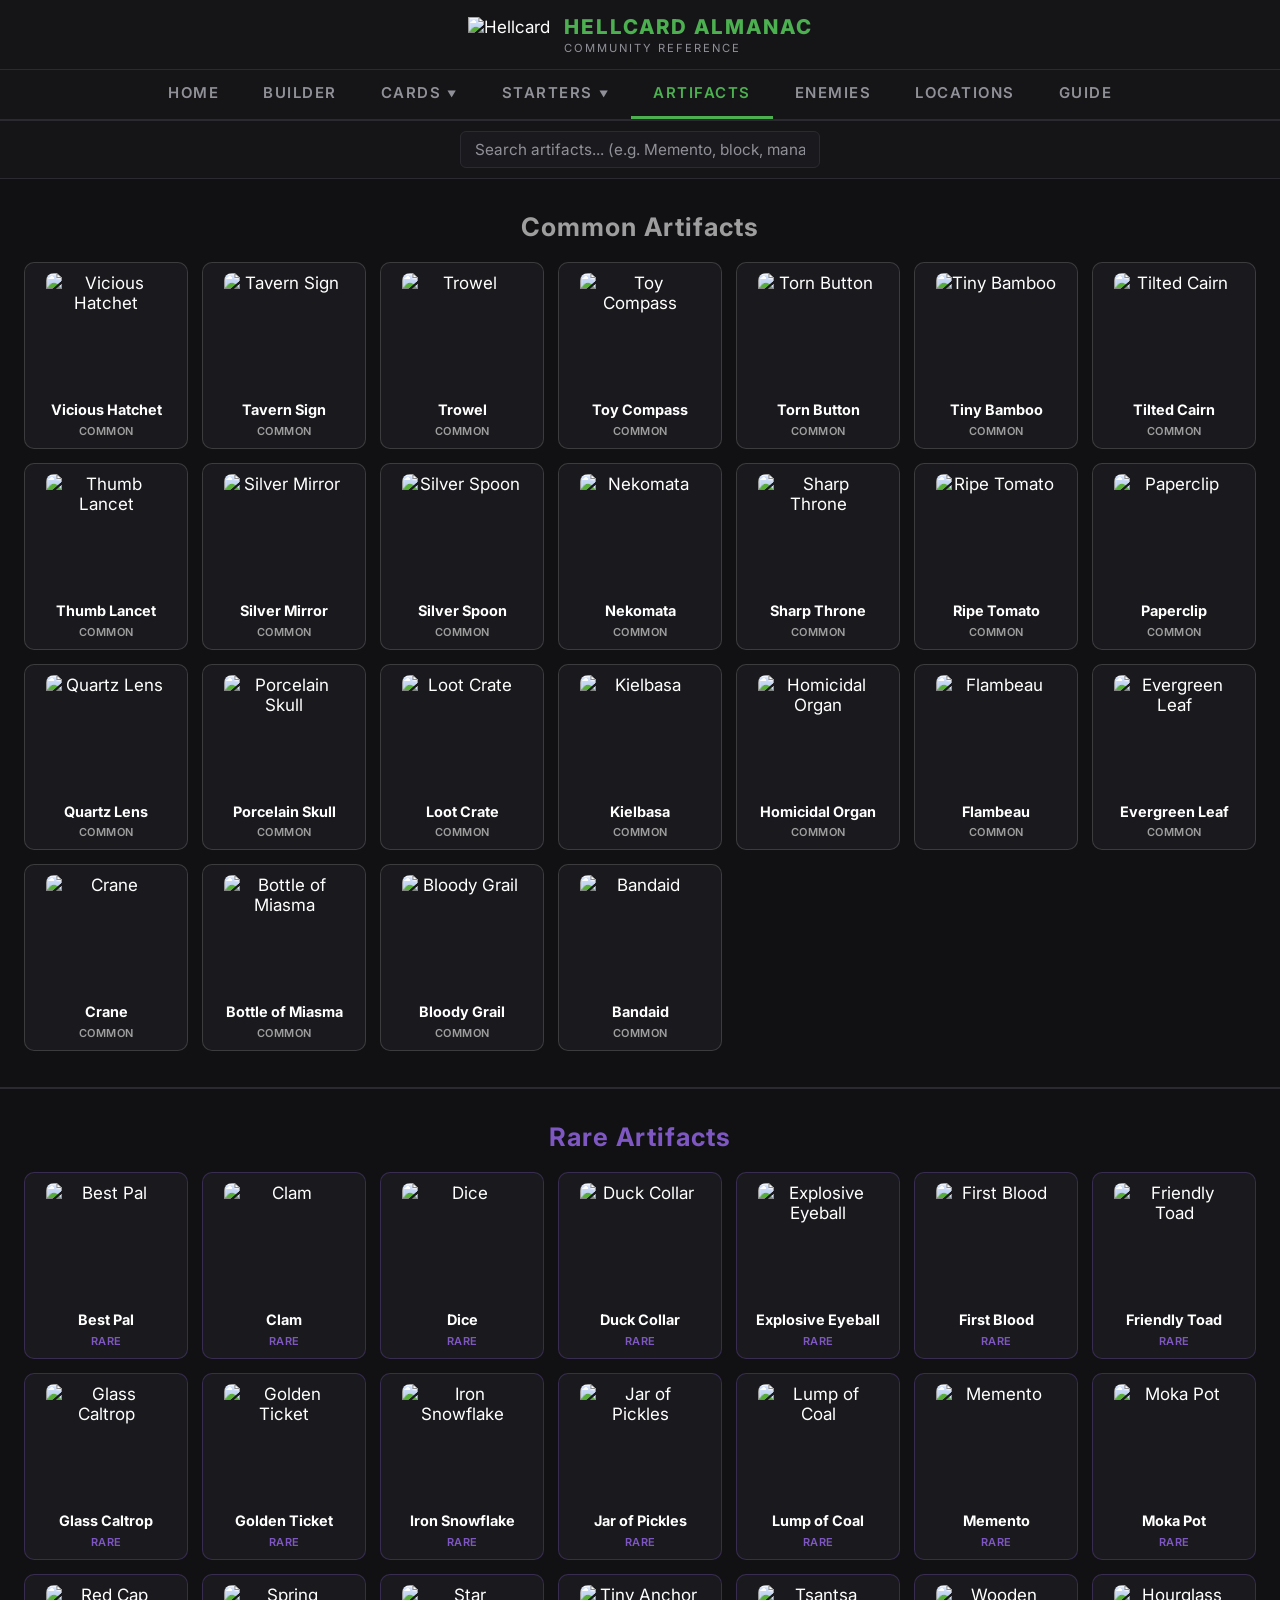
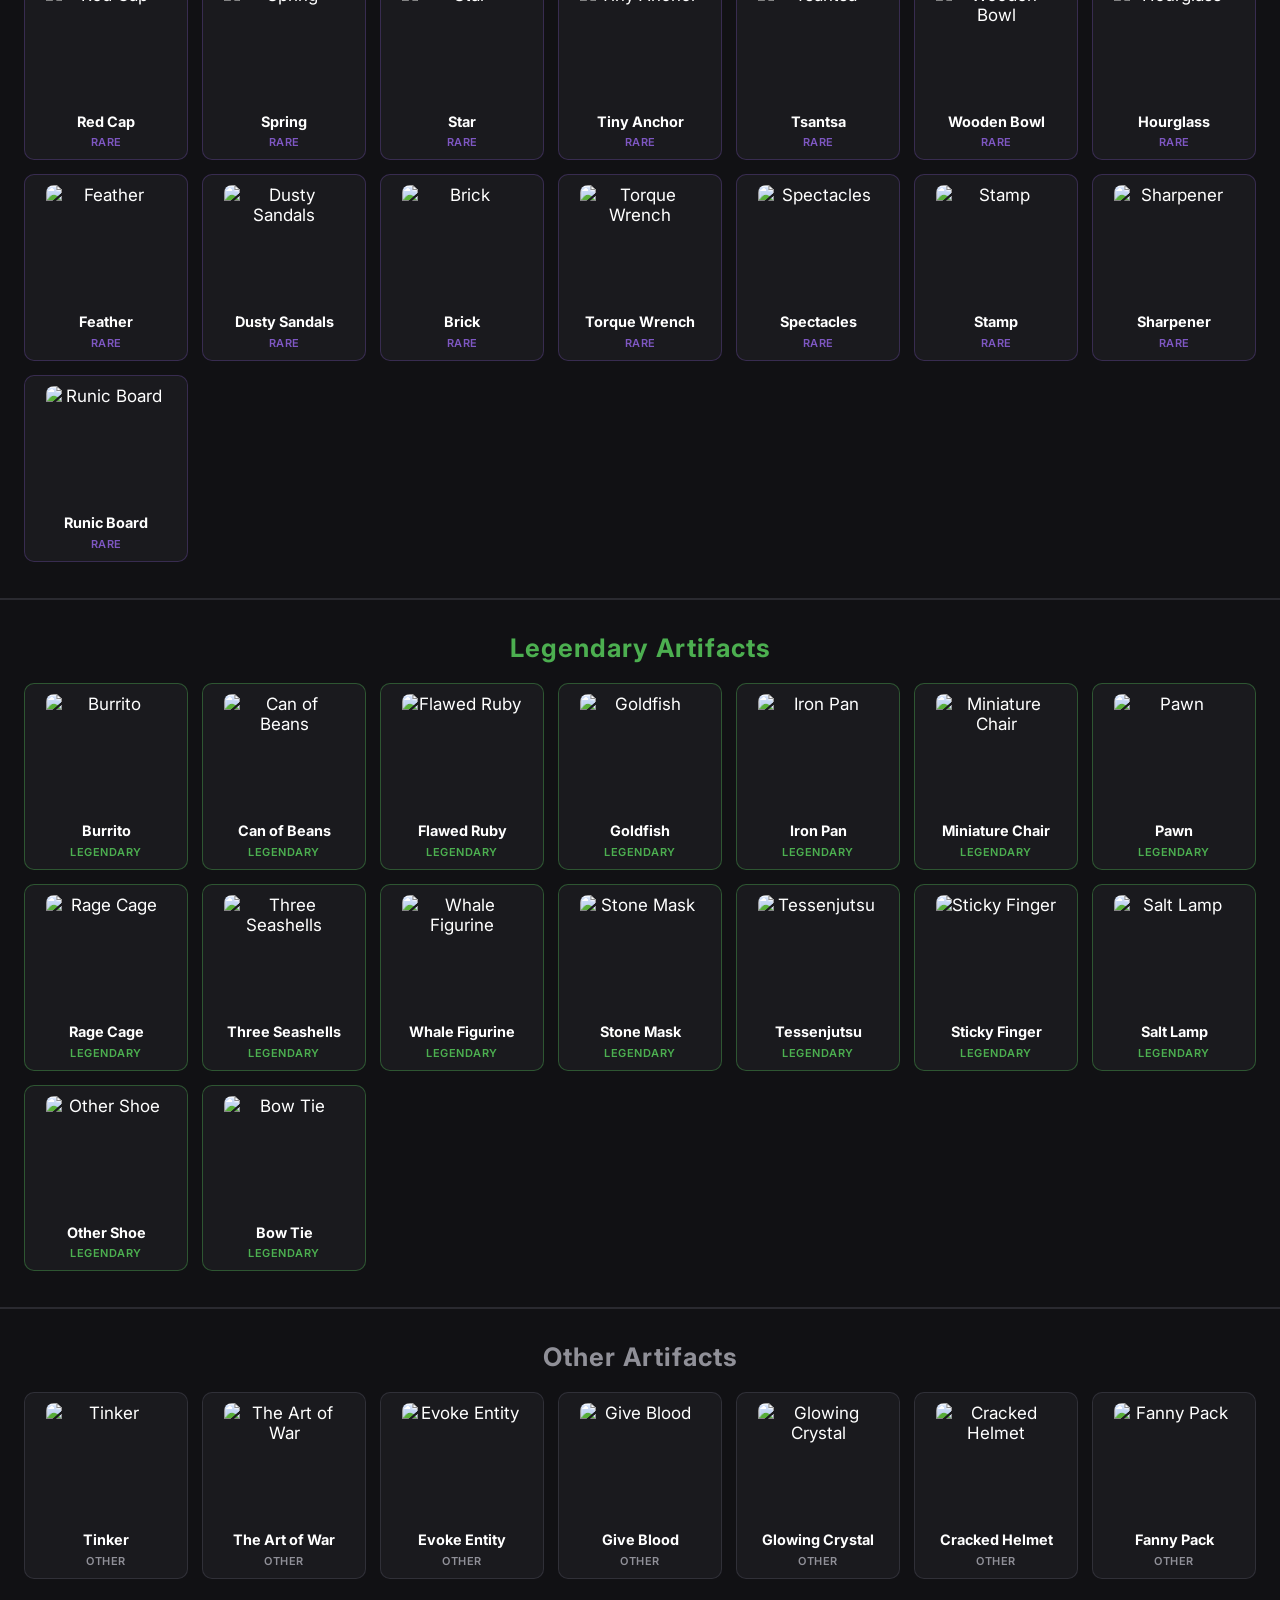
==== commit af2fb3fc: "Merge cards and evolutions into one page, add mobile support - Merge evolution tree view into cards." ====
--- a/artifacts.html
+++ b/artifacts.html
@@ -1,6 +1,14 @@
 <!DOCTYPE html>
 <html lang="en">
 <head>
+<!-- Google tag (gtag.js) -->
+<script async src="https://www.googletagmanager.com/gtag/js?id=G-T2G1HYB2GW"></script>
+<script>
+  window.dataLayer = window.dataLayer || [];
+  function gtag(){dataLayer.push(arguments);}
+  gtag('js', new Date());
+  gtag('config', 'G-T2G1HYB2GW');
+</script>
 <meta charset="UTF-8">
 <meta name="viewport" content="width=device-width, initial-scale=1.0">
 <title>Hellcard Almanac - Artifacts</title>
@@ -47,7 +55,7 @@
     cursor: pointer; transition: all 0.2s ease; text-align: center;
     display: flex; flex-direction: column; align-items: center;
   }
-  .artifact-card:hover { transform: translateY(-3px); z-index: 10; border-color: rgba(76,175,80,0.4); }
+  .artifact-card:hover { transform: translateY(-2px); z-index: 10; border-color: rgba(76,175,80,0.4); }
   .artifact-card.common-card { border-color: rgba(158,158,158,0.25); }
   .artifact-card.common-card:hover { border-color: var(--common); }
   .artifact-card.rare-card { border-color: rgba(126,87,194,0.3); }
--- a/header.css
+++ b/header.css
@@ -131,11 +131,57 @@
   font-size: 1.1em; display: none;
 }
 
+/* === PAGE TITLE === */
+.page-title {
+  font-size: 1.4em; font-weight: 700; text-align: center;
+  margin-top: 32px; margin-bottom: 12px; letter-spacing: 1.5px;
+  text-transform: uppercase; color: var(--accent);
+}
+
 /* === BADGE === */
 .badge {
   display: inline-block; font-size: 0.7em; font-weight: 700;
   text-transform: uppercase; letter-spacing: 0.5px;
   padding: 2px 8px; border-radius: 4px;
+}
+
+/* === HAMBURGER MENU === */
+.nav-hamburger {
+  display: none;
+  background: none; border: none; color: var(--text); cursor: pointer;
+  padding: 10px 16px; font-size: 1.4em; line-height: 1;
+}
+
+/* === MOBILE RESPONSIVE === */
+@media (max-width: 768px) {
+  .site-banner { padding: 10px 16px; gap: 10px; }
+  .site-banner img { height: 28px; }
+  .site-banner h1 { font-size: 1em; letter-spacing: 1px; }
+
+  .nav-hamburger { display: block; position: absolute; right: 8px; top: 50%; transform: translateY(-50%); z-index: 301; }
+  .site-nav {
+    position: relative;
+    flex-direction: column; align-items: stretch;
+    max-height: 0; overflow: hidden; transition: max-height 0.3s ease;
+  }
+  .site-nav.open { max-height: 600px; }
+  .nav-item { border-bottom: 1px solid var(--border); }
+  .nav-link { padding: 12px 20px; font-size: 0.82em; justify-content: space-between; }
+  .nav-dropdown {
+    position: static; transform: none; border: none; border-radius: 0;
+    background: rgba(0,0,0,0.2); padding: 0 0 4px;
+  }
+  .nav-item:hover .nav-dropdown { display: none; }
+  .nav-item.mobile-open .nav-dropdown { display: block; }
+  .dropdown-item { padding: 10px 24px; }
+
+  .class-bar { padding: 6px 12px; gap: 4px; flex-wrap: wrap; }
+  .class-bar button { padding: 4px 10px; font-size: 0.75em; }
+
+  .search-bar { padding: 8px 12px; }
+  .search-bar input { width: 100%; }
+
+  .content-area { padding: 16px 12px 32px; }
 }
 
 /* === KO-FI FLOATING BUTTON === */
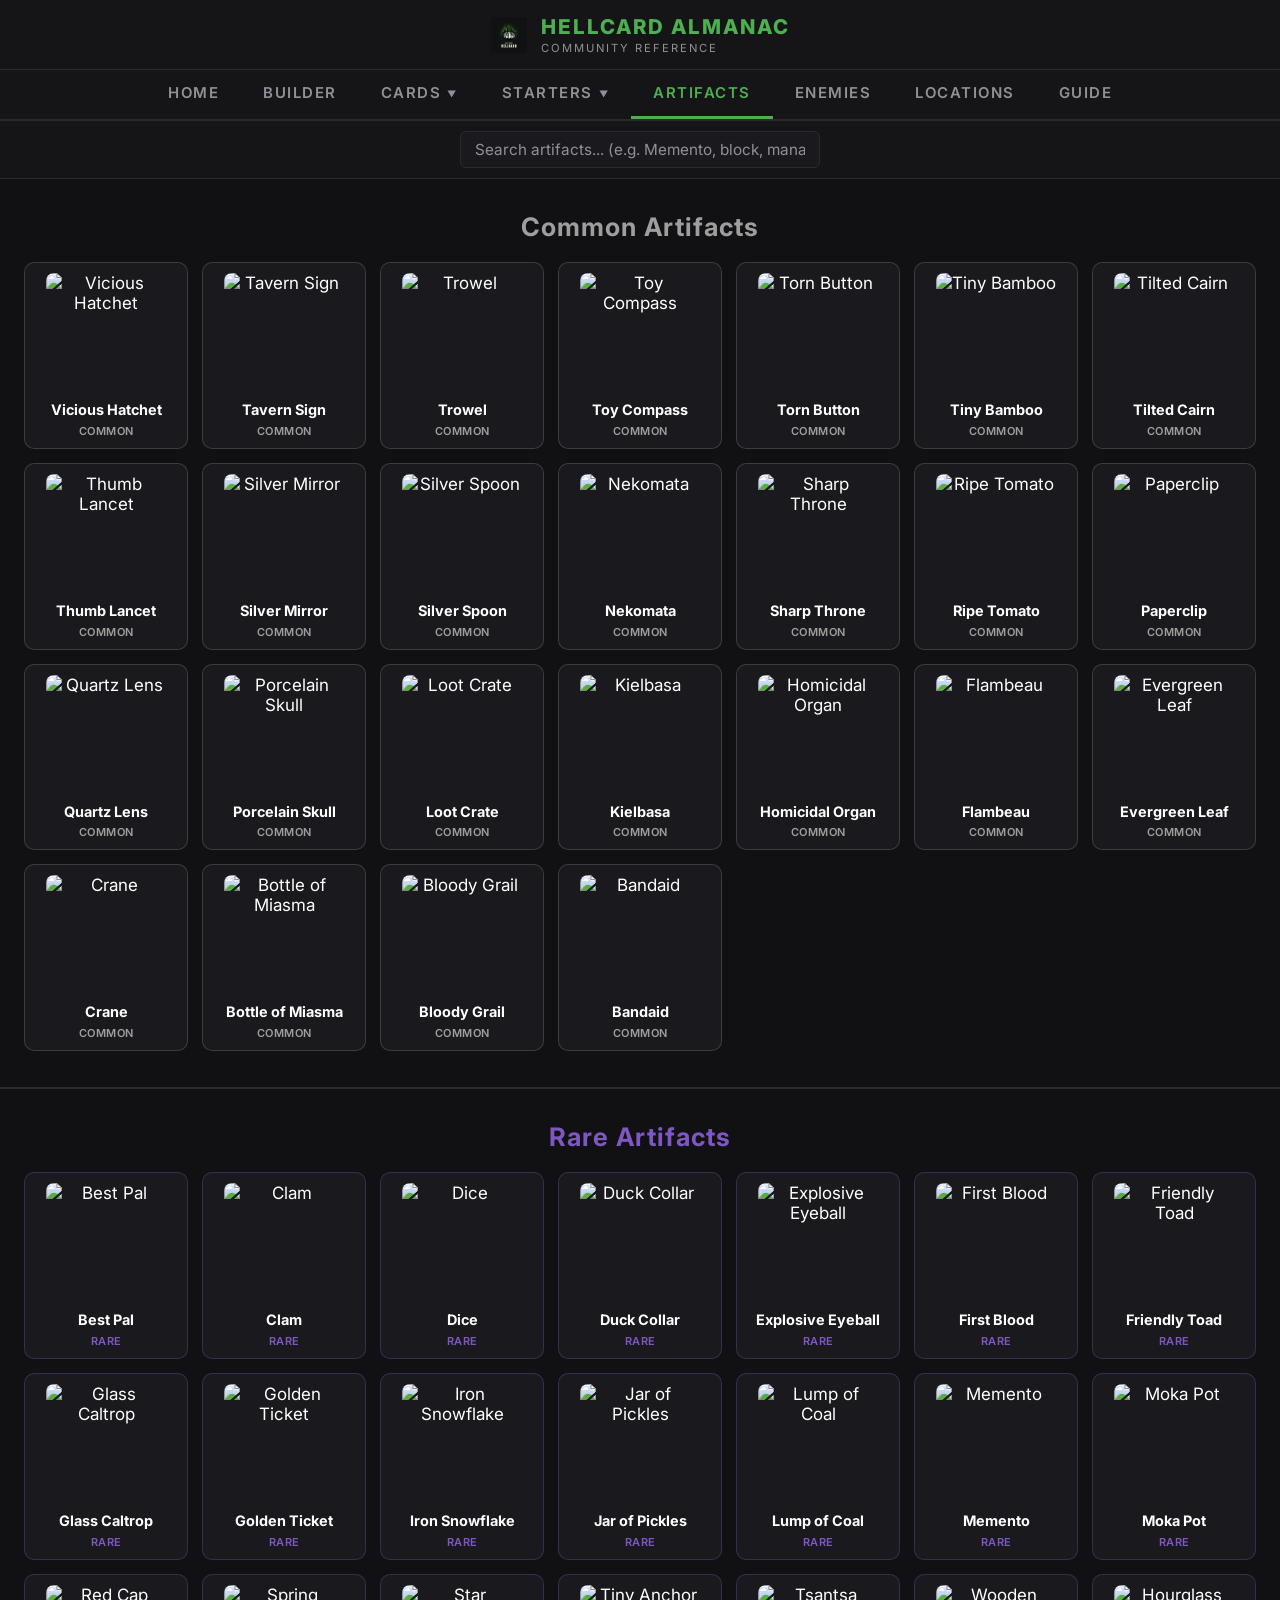
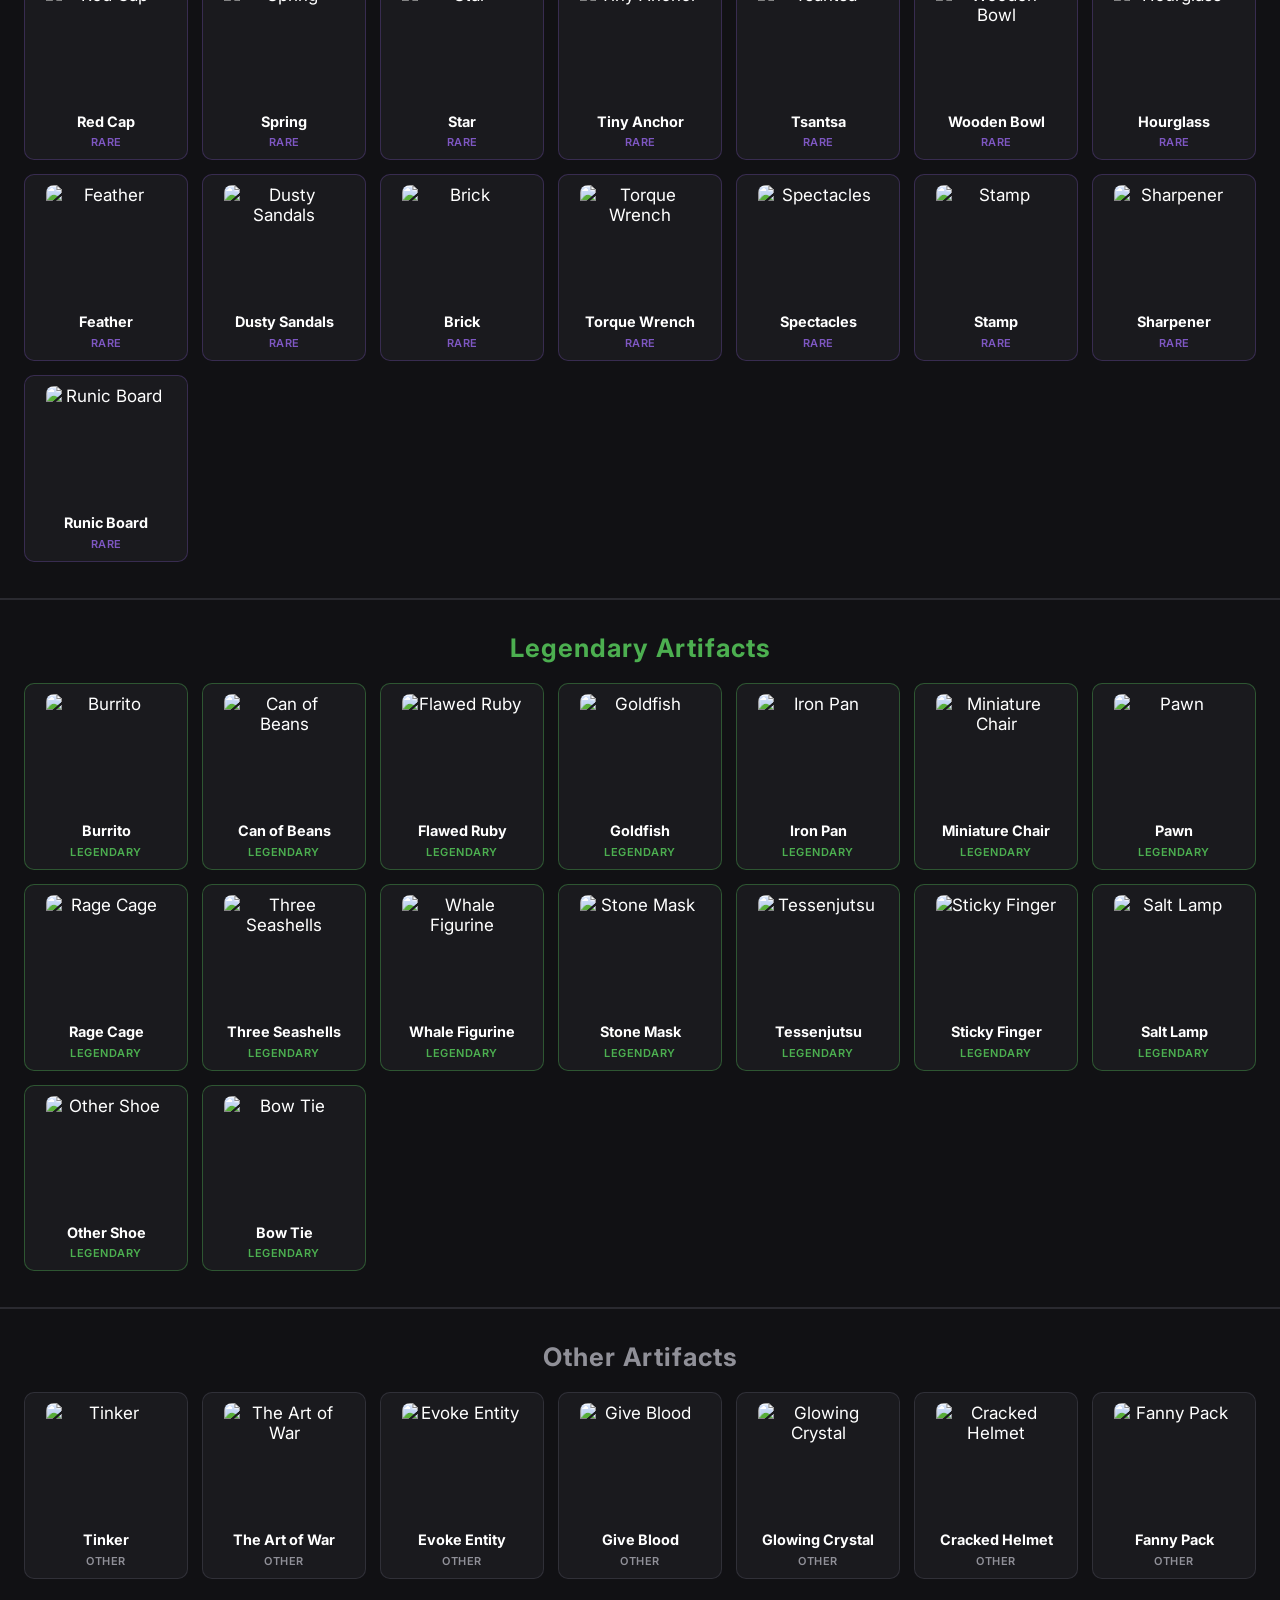
==== commit 30adf94b: "Optimize site: local assets, cache busting, cleanup - Replace all external Wikia favicon/logo URLs w" ====
--- a/artifacts.html
+++ b/artifacts.html
@@ -11,10 +11,16 @@
 </script>
 <meta charset="UTF-8">
 <meta name="viewport" content="width=device-width, initial-scale=1.0">
+<meta name="theme-color" content="#4caf50">
+<meta name="apple-mobile-web-app-capable" content="yes">
+<meta name="apple-mobile-web-app-status-bar-style" content="black-translucent">
+<meta name="apple-mobile-web-app-title" content="Hellcard">
+<link rel="manifest" href="manifest.json">
+<link rel="apple-touch-icon" href="icon-192.png">
 <title>Hellcard Almanac - Artifacts</title>
-<link rel="icon" type="image/png" href="https://static.wikia.nocookie.net/hellcard/images/e/e6/Site-logo.png/revision/latest?cb=20240917182248">
-<link rel="stylesheet" href="header.css?v=3">
-<link rel="stylesheet" href="search-enhance.css">
+<link rel="icon" type="image/png" href="icon-192.png">
+<link rel="stylesheet" href="header.css?v=4">
+<link rel="stylesheet" href="search-enhance.css?v=1">
 <style>
   :root {
     --common: #9e9e9e;
@@ -136,13 +142,13 @@
     <input type="text" id="searchInput" placeholder="Search artifacts... (e.g. Memento, block, mana)">
   </div>
 </div>
-<script src="header.js?v=3"></script>
+<script src="header.js?v=4"></script>
 
 <div class="detail-pane" id="detailPane"></div>
 <div id="artifact-content"></div>
 <div class="no-results" id="noResults">No artifacts match your search.</div>
 
-<script src="search-enhance.js"></script>
+<script src="search-enhance.js?v=1"></script>
 <script>
 const ARTIFACT_IMAGES = {
   "Vicious Hatchet":"https://static.wikia.nocookie.net/hellcard/images/f/ff/Vicious_Hatchet.png/revision/latest?cb=20240918180056",
@@ -446,5 +452,6 @@
 });
 </script>
 <script type='text/javascript' src='https://storage.ko-fi.com/cdn/widget/Widget_2.js'></script><script type='text/javascript'>kofiwidget2.init('Support me on Ko-fi', '#4caf50', 'C1C11ZMZ2C');kofiwidget2.draw();</script>
+<script>if('serviceWorker' in navigator) navigator.serviceWorker.register('/sw.js');</script>
 </body>
 </html>
--- a/header.css
+++ b/header.css
@@ -154,11 +154,11 @@
 
 /* === MOBILE RESPONSIVE === */
 @media (max-width: 768px) {
-  .site-banner { padding: 10px 16px; gap: 10px; }
+  .site-banner { padding: 10px 16px; gap: 10px; position: relative; }
   .site-banner img { height: 28px; }
   .site-banner h1 { font-size: 1em; letter-spacing: 1px; }
 
-  .nav-hamburger { display: block; position: absolute; right: 8px; top: 50%; transform: translateY(-50%); z-index: 301; }
+  .nav-hamburger { display: flex; align-items: center; justify-content: center; position: absolute; right: 8px; top: 0; bottom: 0; z-index: 301; }
   .site-nav {
     position: relative;
     flex-direction: column; align-items: stretch;
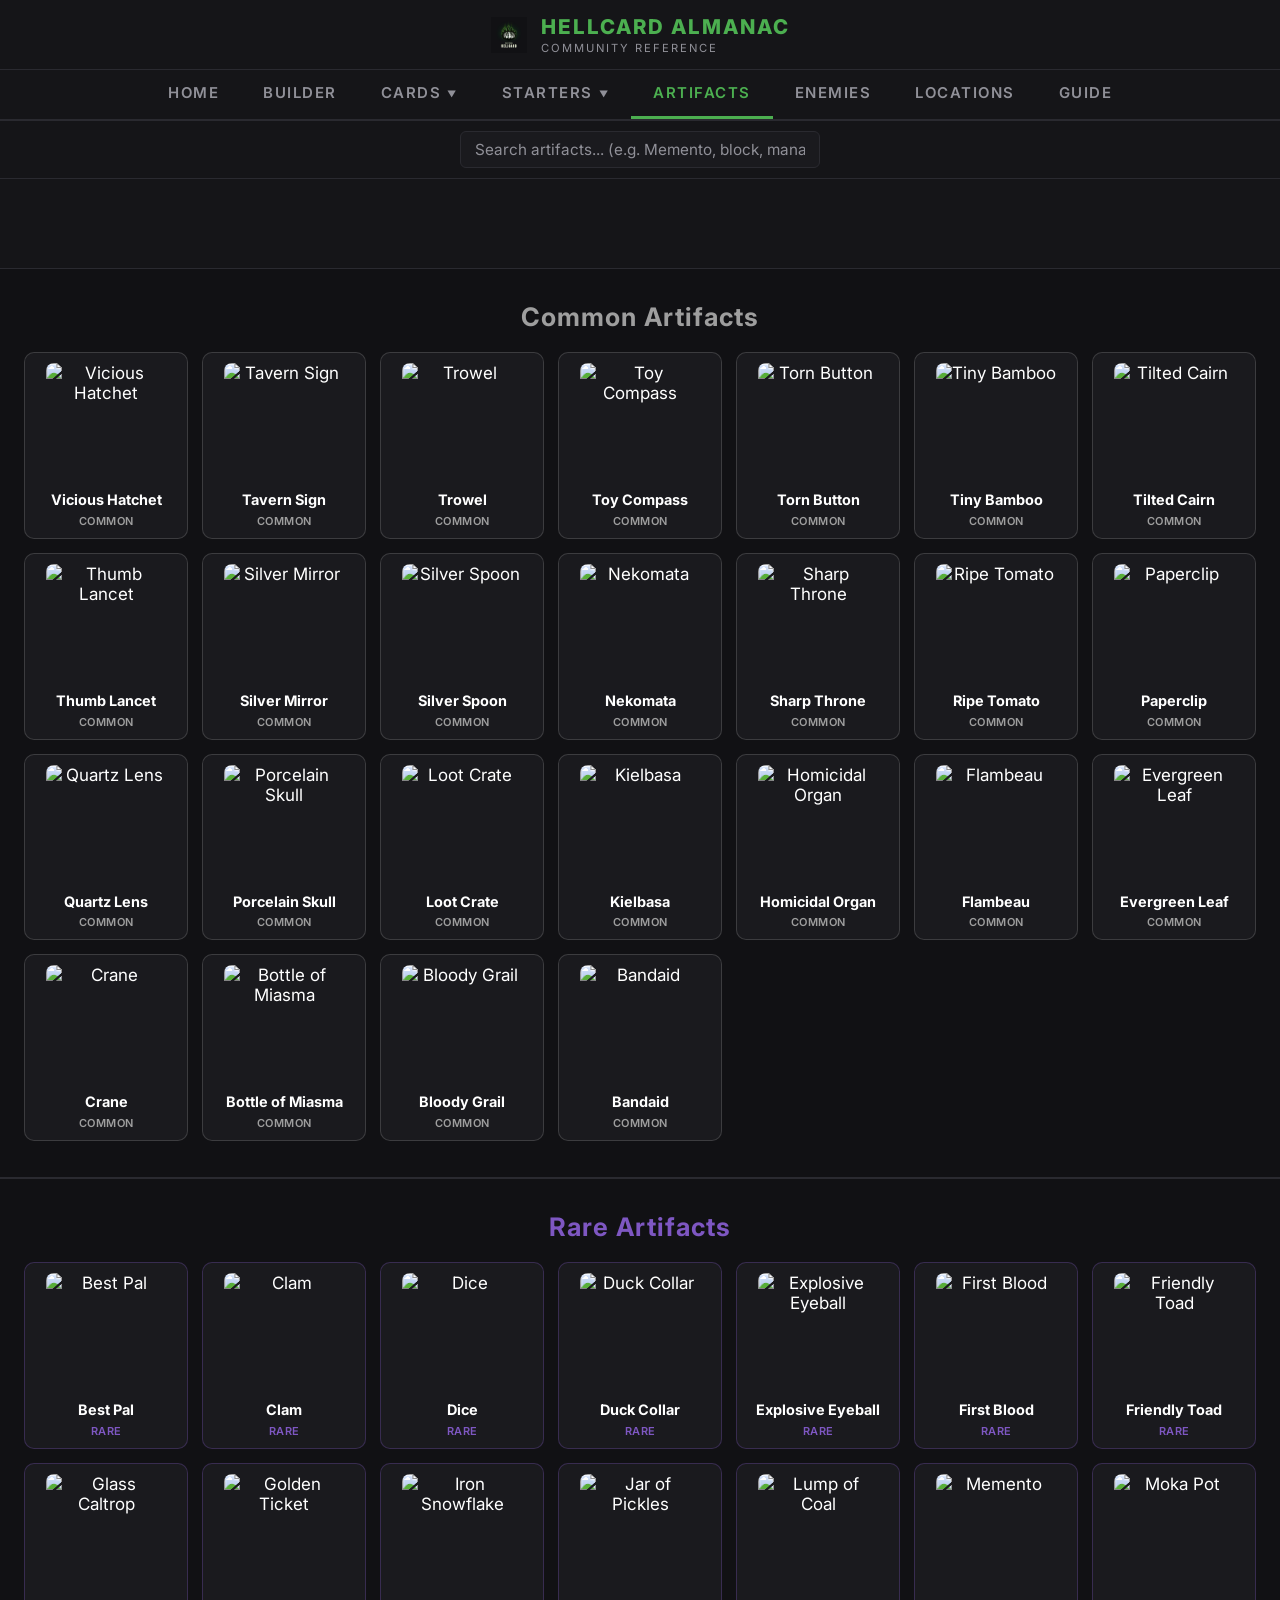
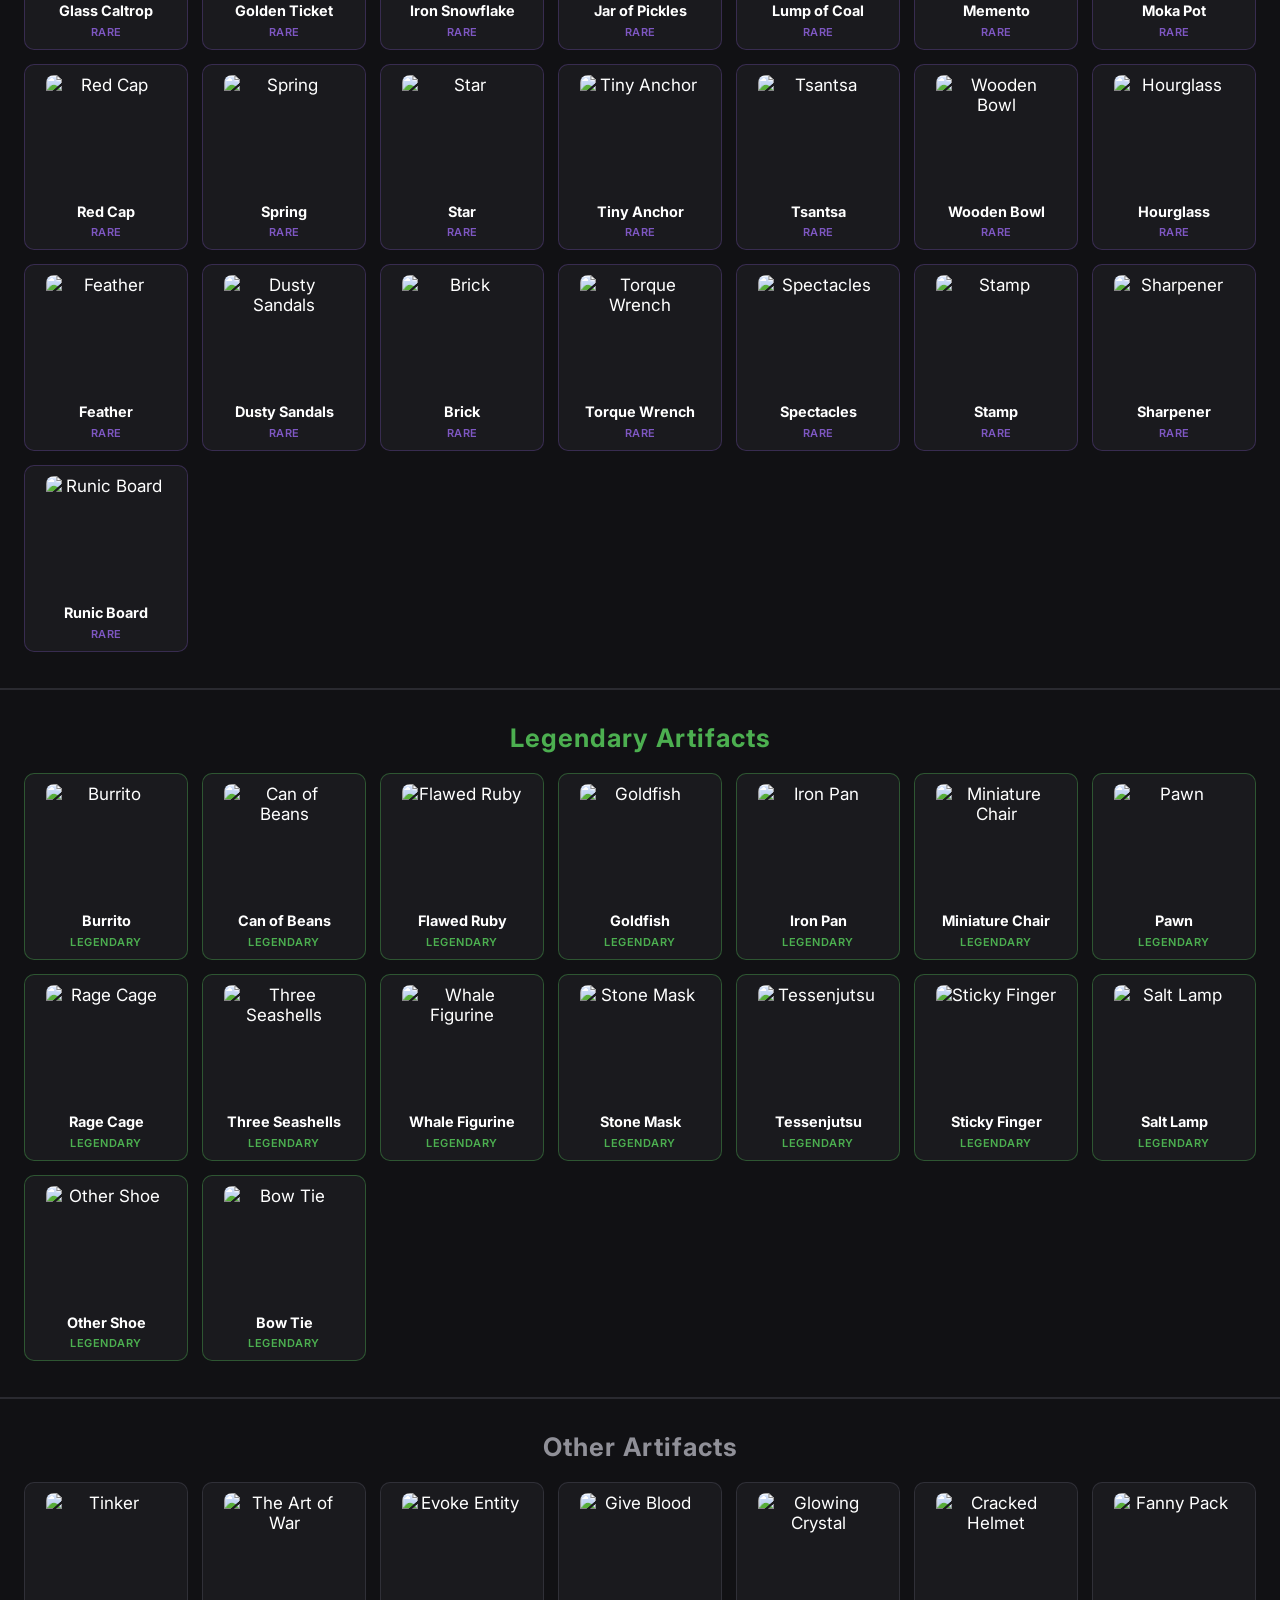
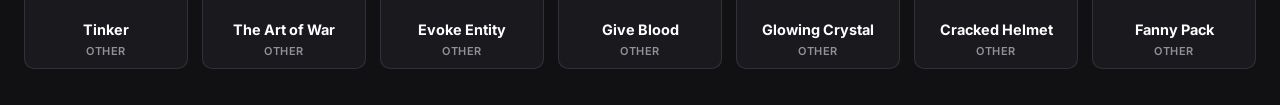
==== commit 45ec6ad3: "Add Google AdSense integration Add AdSense script tag to all pages for verification/auto ads. Add on" ====
--- a/artifacts.html
+++ b/artifacts.html
@@ -134,6 +134,7 @@
   }
 
 </style>
+<script async src="https://pagead2.googlesyndication.com/pagead/js/adsbygoogle.js?client=ca-pub-8683615884499373" crossorigin="anonymous"></script>
 </head>
 <body>
 
@@ -143,6 +144,11 @@
   </div>
 </div>
 <script src="header.js?v=4"></script>
+
+<div class="ad-slot">
+  <ins class="adsbygoogle" style="display:block" data-ad-client="ca-pub-8683615884499373" data-ad-slot="" data-ad-format="horizontal" data-full-width-responsive="true"></ins>
+  <script>(adsbygoogle = window.adsbygoogle || []).push({});</script>
+</div>
 
 <div class="detail-pane" id="detailPane"></div>
 <div id="artifact-content"></div>
--- a/header.css
+++ b/header.css
@@ -189,5 +189,19 @@
   position: fixed !important;
   bottom: 16px;
   left: 16px;
-  z-index: 9999;
-}
+  z-index: 999;
+}
+
+/* === AD SLOTS === */
+.ad-slot {
+  display: flex; justify-content: center; align-items: center;
+  padding: 8px 20px; background: var(--bg-panel);
+  border-bottom: 1px solid var(--border); min-height: 90px;
+  overflow: hidden;
+}
+.ad-slot ins { display: block; }
+
+@media (max-width: 768px) {
+  .ad-slot { min-height: 50px; padding: 6px 12px; }
+  .btn-container { display: none !important; }
+}
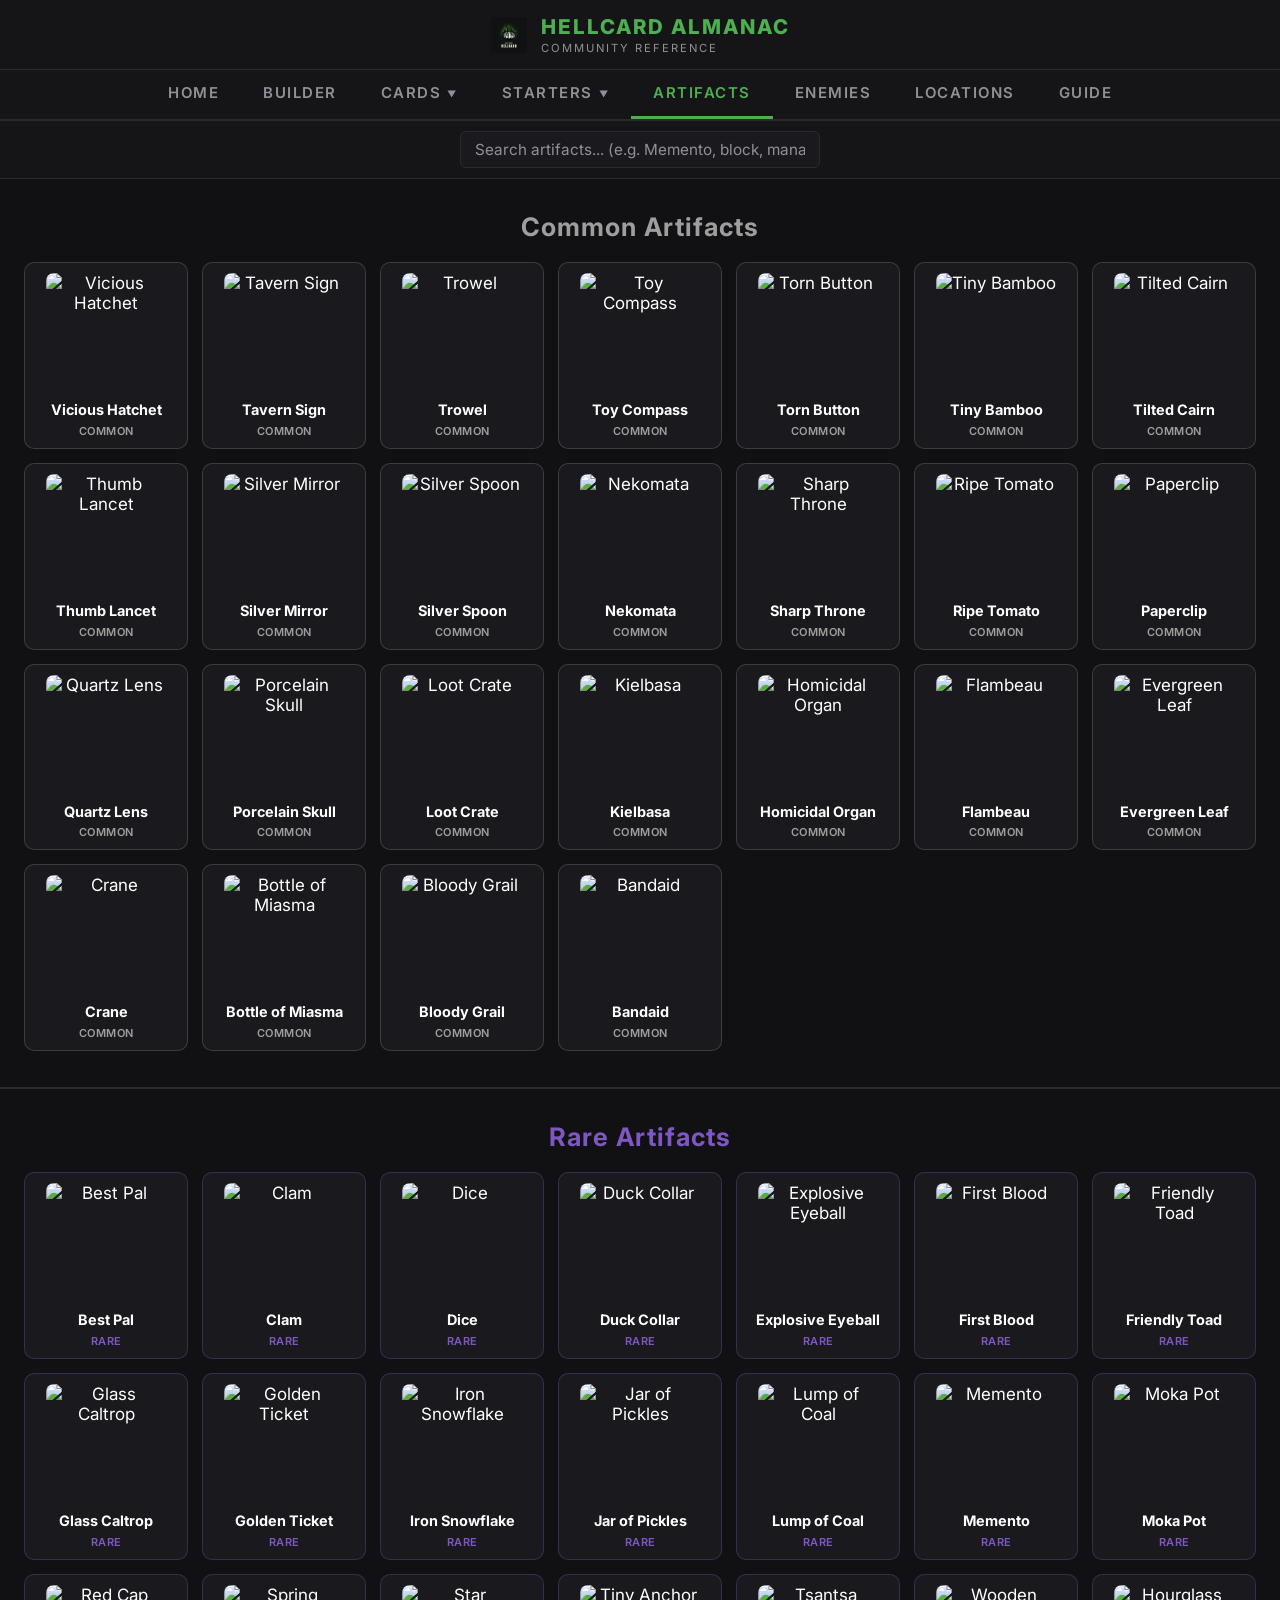
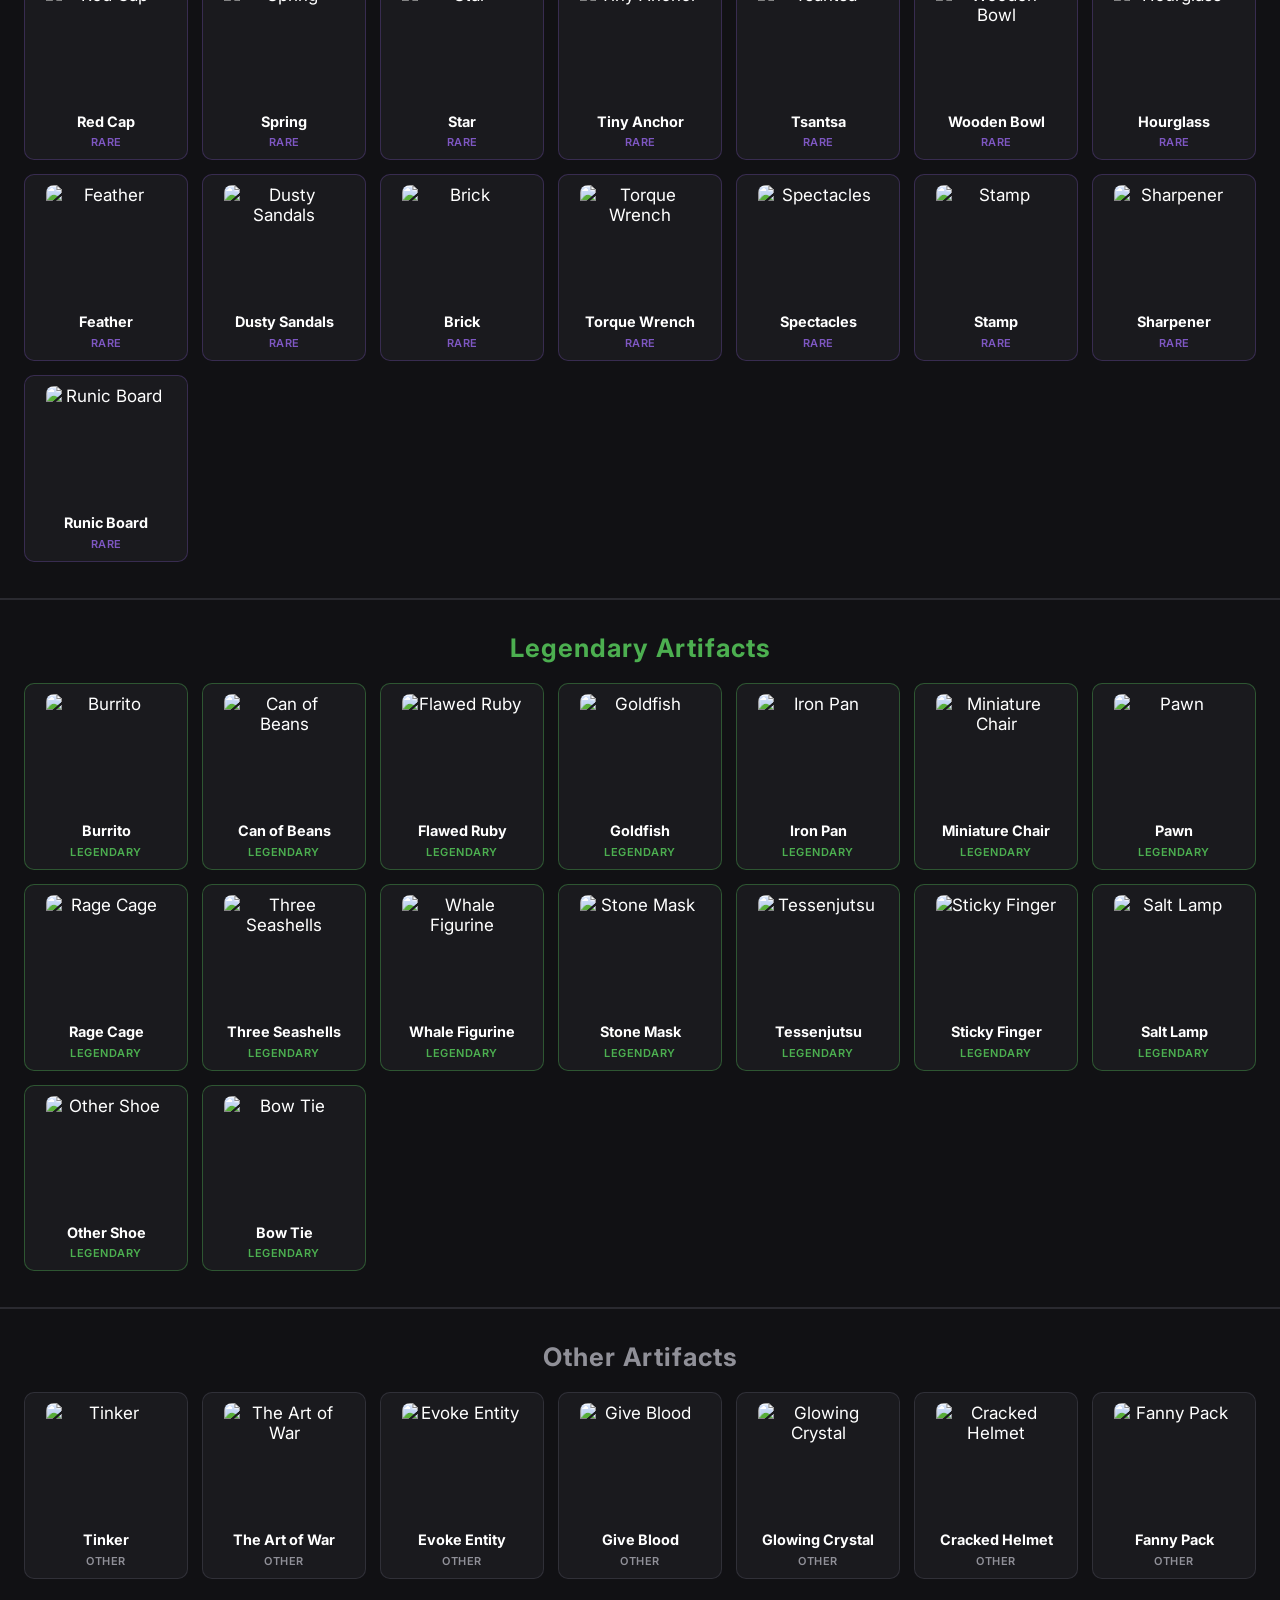
==== commit 4866997e: "Move ad slot to bottom of pages only Remove header ad slots, add single bottom-of-page ad on all con" ====
--- a/artifacts.html
+++ b/artifacts.html
@@ -145,10 +145,6 @@
 </div>
 <script src="header.js?v=4"></script>
 
-<div class="ad-slot">
-  <ins class="adsbygoogle" style="display:block" data-ad-client="ca-pub-8683615884499373" data-ad-slot="" data-ad-format="horizontal" data-full-width-responsive="true"></ins>
-  <script>(adsbygoogle = window.adsbygoogle || []).push({});</script>
-</div>
 
 <div class="detail-pane" id="detailPane"></div>
 <div id="artifact-content"></div>
@@ -457,6 +453,11 @@
   document.getElementById('noResults').style.display = anyVisible ? 'none' : 'block';
 });
 </script>
+<div class="ad-slot ad-bottom">
+  <ins class="adsbygoogle" style="display:block" data-ad-client="ca-pub-8683615884499373" data-ad-slot="" data-ad-format="horizontal" data-full-width-responsive="true"></ins>
+  <script>(adsbygoogle = window.adsbygoogle || []).push({});</script>
+</div>
+
 <script type='text/javascript' src='https://storage.ko-fi.com/cdn/widget/Widget_2.js'></script><script type='text/javascript'>kofiwidget2.init('Support me on Ko-fi', '#4caf50', 'C1C11ZMZ2C');kofiwidget2.draw();</script>
 <script>if('serviceWorker' in navigator) navigator.serviceWorker.register('/sw.js');</script>
 </body>
--- a/header.css
+++ b/header.css
@@ -193,15 +193,15 @@
 }
 
 /* === AD SLOTS === */
-.ad-slot {
+.ad-bottom {
   display: flex; justify-content: center; align-items: center;
-  padding: 8px 20px; background: var(--bg-panel);
-  border-bottom: 1px solid var(--border); min-height: 90px;
-  overflow: hidden;
-}
-.ad-slot ins { display: block; }
+  padding: 20px; background: var(--bg-panel);
+  border-top: 1px solid var(--border); min-height: 100px;
+  margin-top: 32px; overflow: hidden;
+}
+.ad-bottom ins { display: block; }
 
 @media (max-width: 768px) {
-  .ad-slot { min-height: 50px; padding: 6px 12px; }
+  .ad-bottom { min-height: 50px; padding: 12px; margin-top: 20px; }
   .btn-container { display: none !important; }
 }
